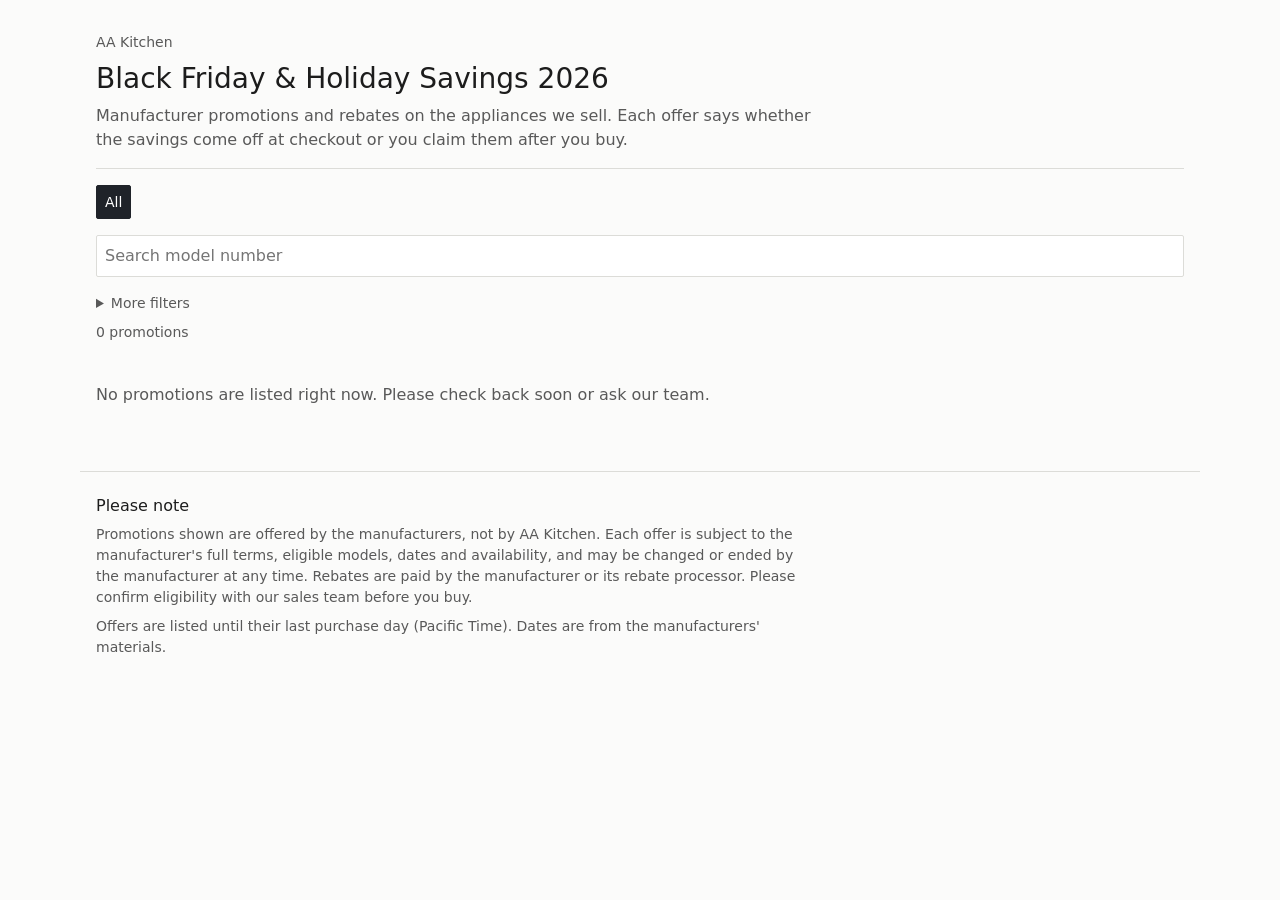
==== site/index.html @ cfd79342 "Rounds 1–2: data pipeline, promotions page and final visual design Data pipeline: the workspace (One" ====
<!doctype html>
<html lang="en">
<head>
  <meta charset="utf-8">
  <meta name="viewport" content="width=device-width, initial-scale=1">
  <title>Promotions &amp; Rebates | AA Kitchen</title>
  <meta name="description" content="Current manufacturer promotions and rebates on appliances at AA Kitchen, San Francisco.">
  <meta name="color-scheme" content="light dark">
  <link rel="stylesheet" href="styles.css">
</head>
<body>
  <header class="page-head wrap">
    <p class="store">AA Kitchen</p>
    <div class="head-row">
      <h1 id="campaign">Promotions &amp; Rebates</h1>
      <p class="updated" id="updated"></p>
    </div>
    <p class="intro">Manufacturer promotions and rebates on the appliances we sell. Each offer says whether the savings come off at checkout or you claim them after you buy.</p>
  </header>

  <main class="wrap">
    <nav class="brands" id="brands" aria-label="Brands">
      <div class="brand-grid" id="brand-grid"></div>
      <p class="brand-chosen"><button type="button" id="brand-clear" aria-label="Show all brands"></button></p>
    </nav>

    <form class="filters" role="search" aria-label="Find a promotion" onsubmit="return false">
      <label class="f-search">
        <span class="visually-hidden">Search by model number</span>
        <input id="q" type="search" inputmode="search" autocomplete="off" spellcheck="false" placeholder="Search model number">
      </label>
      <details class="more-filters" id="more-filters">
        <summary id="more-summary">More filters</summary>
        <div class="more-body">
          <label class="f-select">
            <span>Product</span>
            <select id="category"><option value="">All products</option></select>
          </label>
          <label class="f-select">
            <span>How you get it</span>
            <select id="how">
              <option value="">Any way</option>
              <option value="instant">At checkout or with your order</option>
              <option value="claim">You claim it after purchase</option>
            </select>
          </label>
          <label class="f-check"><input id="soon" type="checkbox"> Ending soon</label>
        </div>
      </details>
    </form>
    <p class="count" id="count" aria-live="polite"></p>
    <p class="hint" id="hint" hidden>Some offers cover every model of a brand (for example JennAir) and are not listed model by model. Use the brand buttons to see them.</p>

    <div id="list" class="list"></div>
    <p id="empty" class="empty" hidden></p>
  </main>

  <footer class="page-foot wrap">
    <h2>Please note</h2>
    <p id="disclaimer">Promotions shown are offered by the manufacturers, not by AA Kitchen. Each offer is subject to the manufacturer's full terms, eligible models, dates and availability, and may be changed or ended by the manufacturer at any time. Rebates are paid by the manufacturer or its rebate processor. Please confirm eligibility with our sales team before you buy.</p>
    <p>Offers are listed until their last purchase day (Pacific Time). Dates are from the manufacturers' materials.</p>
  </footer>

  <template id="item-tpl">
    <article class="item">
      <div class="item-grid">
        <div class="col-amount">
          <p class="amount"></p>
          <p class="tag" hidden>Ending soon</p>
        </div>
        <div class="col-main">
          <h3 class="title"></h3>
          <p class="summary"></p>
          <p class="meta"></p>
          <p class="actions">
            <button type="button" class="toggle" aria-expanded="false">Details</button>
            <span class="downloads"></span>
          </p>
          <div class="details" hidden>
            <dl class="rows tiers"></dl>
            <dl class="rows dates"></dl>
            <section class="block how">
              <h4>How to claim</h4>
              <ol class="steps"></ol>
              <p class="claim-link"></p>
              <dl class="rows claim-facts"></dl>
            </section>
            <section class="block conds">
              <h4>Conditions</h4>
              <ul class="conditions"></ul>
            </section>
            <details class="translation">
              <summary></summary>
              <ul class="translation-lines"></ul>
            </details>
            <details class="models">
              <summary></summary>
              <div class="model-groups"></div>
            </details>
          </div>
        </div>
      </div>
    </article>
  </template>

  <script src="app.js"></script>
</body>
</html>
---- site/styles.css ----
/* One font, four sizes (28 / 20 / 16 / 14), 8px spacing steps, radius 2px on controls only.
   Bold only on brand names and amounts. Two functional colors: --instant and --claim. */
:root {
  --bg: #fbfbfa;
  --ink: #1c1c1c;
  --muted: #595959;
  --line: #dcdcd8;
  --accent: #1f2329;          /* near-black ink until the company color is set */
  --on-accent: #ffffff;
  --instant: #1d6b3a;
  --claim: #1f4f8f;
  --control-bg: #ffffff;
  --amount-col: 176px;
  --label-col: 144px;
  color-scheme: light dark;
}
@media (prefers-color-scheme: dark) {
  :root {
    --bg: #141414;
    --ink: #ececea;
    --muted: #a8a8a4;
    --line: #333331;
    --accent: #f2f2ef;
    --on-accent: #141414;
    --instant: #7fd39b;
    --claim: #9cc3f5;
    --control-bg: #1c1c1c;
  }
}

* { box-sizing: border-box; }
html { -webkit-text-size-adjust: 100%; }
body {
  margin: 0;
  background: var(--bg);
  color: var(--ink);
  font: 400 16px/1.5 system-ui, -apple-system, "Segoe UI", Roboto, "Helvetica Neue", Arial, sans-serif;
  font-variant-numeric: tabular-nums;
}
h1, h2, h3, h4, h5 { margin: 0; font-weight: 400; line-height: 1.25; }
p, ul, ol, dl, dd { margin: 0; }
button, input, select { font: inherit; color: inherit; }
a { color: var(--accent); text-underline-offset: 2px; }
a:hover { text-decoration-thickness: 2px; }
:focus-visible { outline: 2px solid var(--accent); outline-offset: 2px; }
.wrap { max-width: 1120px; margin: 0 auto; padding: 0 16px; }
.visually-hidden { position: absolute; width: 1px; height: 1px; overflow: hidden; clip: rect(0 0 0 0); white-space: nowrap; }

/* Header */
.page-head { padding-top: 32px; padding-bottom: 16px; }
.store { font-size: 14px; color: var(--muted); }
.head-row { display: flex; flex-wrap: wrap; align-items: baseline; justify-content: space-between; gap: 8px 24px; margin-top: 8px; }
h1 { font-size: 28px; }
.updated { font-size: 14px; color: var(--muted); }
.intro { margin-top: 8px; max-width: 720px; color: var(--muted); }

/* Brand buttons: a wrapping row on desktop, a 3-column grid on phones. */
.brands { border-top: 1px solid var(--line); padding-top: 16px; }
.brand-grid { display: flex; flex-wrap: wrap; gap: 8px; }
.brand-btn, #brand-clear {
  font-size: 14px; line-height: 32px; padding: 0 8px; text-align: left;
  background: transparent; border: 1px solid var(--line); border-radius: 2px; cursor: pointer;
}
.brand-btn[aria-pressed="true"] { background: var(--accent); border-color: var(--accent); color: var(--on-accent); }
.brand-chosen { display: none; }
#brand-clear { background: var(--accent); border-color: var(--accent); color: var(--on-accent); }
@media (max-width: 719px) {
  .brand-grid { display: grid; grid-template-columns: repeat(3, minmax(0, 1fr)); }
  .brand-btn { line-height: 1.5; padding: 8px; white-space: nowrap; overflow: hidden; text-overflow: ellipsis; }
  .brands.has-choice .brand-grid { display: none; }
  .brands.has-choice .brand-chosen { display: block; }
}

/* Search and the collapsed extra filters */
.filters { padding: 16px 0 8px; display: grid; gap: 8px; }
.filters input[type="search"], .filters select {
  width: 100%; background: var(--control-bg);
  border: 1px solid var(--line); border-radius: 2px; padding: 8px;
}
.more-filters summary { cursor: pointer; font-size: 14px; color: var(--muted); padding: 8px 0 0; }
.more-body { display: grid; gap: 8px; padding-top: 8px; }
.f-select { display: grid; gap: 0; font-size: 14px; color: var(--muted); }
.f-select select { font-size: 16px; color: var(--ink); }
.f-check { display: flex; align-items: center; gap: 8px; }
.f-check input { width: 16px; height: 16px; margin: 0; accent-color: var(--accent); }
@media (min-width: 720px) {
  .filters { grid-template-columns: minmax(0, 1fr); }
  .more-body { grid-template-columns: repeat(2, minmax(0, 240px)) auto; align-items: end; }
}
.count { font-size: 14px; color: var(--muted); padding-bottom: 8px; }
.hint { font-size: 14px; color: var(--muted); padding-bottom: 8px; }

/* Brand groups */
.group { border-top: 1px solid var(--ink); }
.brand { font-size: 20px; font-weight: 700; padding: 16px 0 8px; }
.xref { font-size: 14px; color: var(--muted); padding: 0 0 16px; }

/* One promotion: summary rows, details on request */
.item { border-top: 1px solid var(--line); padding: 24px 0; }
.brand + .item { border-top: 0; padding-top: 8px; }
.item-grid { display: grid; grid-template-columns: 1fr; gap: 8px; }
.col-amount { display: flex; flex-wrap: wrap; align-items: baseline; gap: 8px 16px; }
.amount { font-size: 20px; font-weight: 700; line-height: 1.25; }
.tag { font-size: 14px; line-height: 1.5; color: var(--accent); border: 1px solid var(--accent); border-radius: 2px; padding: 0 8px; }
.col-main { min-width: 0; display: grid; gap: 8px; }
.col-main > * { min-width: 0; }
.title { font-size: 20px; }
.summary { color: var(--muted); max-width: 720px; }
.meta { display: flex; flex-wrap: wrap; column-gap: 8px; }
.meta > span + span::before { content: "·"; margin-right: 8px; color: var(--muted); }
.how-get.instant { color: var(--instant); }
.how-get.claim { color: var(--claim); }
.actions { display: flex; flex-wrap: wrap; align-items: baseline; gap: 8px 24px; }
.toggle { background: none; border: 0; padding: 0; cursor: pointer; text-decoration: underline; text-underline-offset: 2px; color: var(--accent); }
.toggle::after { content: " \25B8"; font-size: 14px; }
.toggle[aria-expanded="true"]::after { content: " \25BE"; }
.downloads { display: inline-flex; flex-wrap: wrap; gap: 8px 24px; }
.downloads a::before { content: "\2193\00a0"; font-size: 14px; }
.details { display: grid; gap: 16px; padding-top: 8px; }
.details[hidden] { display: none; }

@media (min-width: 720px) {
  .item-grid { grid-template-columns: var(--amount-col) minmax(0, 1fr); gap: 0 32px; }
  .col-amount { display: block; }
  .col-amount .tag { display: inline-block; margin-top: 8px; }
  .col-main { max-width: 760px; }
  /* Inside Details, tiers, dates and claim facts share one value edge. */
  .details .rows, .details .tiers { grid-template-columns: 288px minmax(0, 1fr); max-width: none; }
}

/* Label/value rows: tiers, other dates, claim facts. Labels in a fixed column so values line up. */
.rows { display: grid; grid-template-columns: var(--label-col) minmax(0, 1fr); gap: 0 16px; }
.rows:empty { display: none; }
.rows dt { color: var(--muted); }
.rows dd { min-width: 0; }
.tiers { grid-template-columns: minmax(0, 1fr) minmax(0, 1fr); max-width: 560px; gap: 8px 16px; }
.tiers dt { color: var(--ink); }

.block h4 { font-size: 14px; color: var(--muted); margin-bottom: 8px; }
.steps, .conditions, .translation-lines { padding-left: 24px; }
.steps li + li, .conditions li + li, .translation-lines li + li { margin-top: 8px; }
.how .note { margin-bottom: 8px; }
.claim-link { margin-top: 8px; }
.claim-link:empty { display: none; }
.claim-link a + a { margin-left: 16px; }
.claim-facts { margin-top: 8px; font-size: 14px; }
.ext::after { content: " \2197"; font-size: 14px; }

details summary { cursor: pointer; }
.translation-lines { margin-top: 8px; font-size: 14px; color: var(--muted); }
.models .note { margin-top: 8px; font-size: 14px; color: var(--muted); }
.model-group { margin-top: 16px; }
.model-group h5 { margin: 0 0 8px; font-size: 14px; color: var(--muted); }
.model-list { list-style: none; margin: 0; padding: 0; display: grid; grid-template-columns: repeat(auto-fill, minmax(152px, 1fr)); gap: 0 16px; font-size: 14px; }
.model-list li { overflow-wrap: anywhere; }
.model-list li.hit { text-decoration: underline; text-decoration-thickness: 2px; text-underline-offset: 3px; }
.model-list .amt { color: var(--muted); margin-left: 8px; }

.empty { color: var(--muted); padding: 32px 0; }

/* Footer */
.page-foot { border-top: 1px solid var(--line); margin-top: 32px; padding-top: 24px; padding-bottom: 48px; }
.page-foot h2 { font-size: 16px; margin-bottom: 8px; }
.page-foot p { max-width: 720px; color: var(--muted); font-size: 14px; }
.page-foot p + p { margin-top: 8px; }
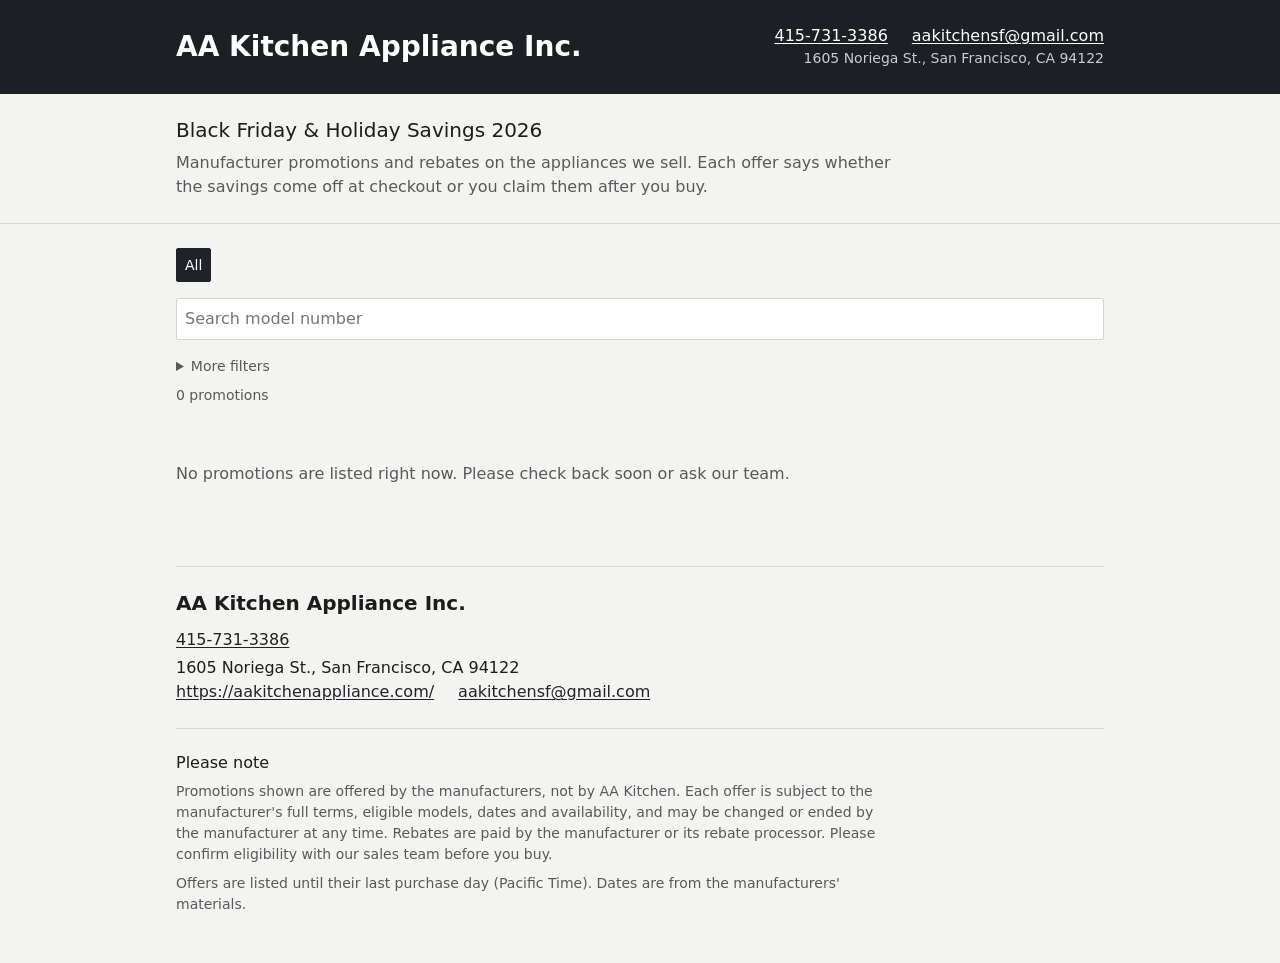
==== commit 35ba6a2a: "Style round and store contact info (version A) - Page: near-black header band with the store name, p" ====
--- a/site/index.html
+++ b/site/index.html
@@ -9,13 +9,19 @@
   <link rel="stylesheet" href="styles.css">
 </head>
 <body>
-  <header class="page-head wrap">
-    <p class="store">AA Kitchen</p>
-    <div class="head-row">
-      <h1 id="campaign">Promotions &amp; Rebates</h1>
-      <p class="updated" id="updated"></p>
+  <header class="site-head">
+    <div class="head-band">
+      <div class="wrap"><!--contact--><div class="contact"><p class="store-name">AA Kitchen Appliance Inc.</p><div class="contact-lines"><p class="reach"><a class="tel" href="tel:415-731-3386">415-731-3386</a><a class="mail" href="mailto:aakitchensf@gmail.com">aakitchensf@gmail.com</a></p><p class="addr">1605 Noriega St., San Francisco, CA 94122</p></div></div><!--/contact--></div>
     </div>
-    <p class="intro">Manufacturer promotions and rebates on the appliances we sell. Each offer says whether the savings come off at checkout or you claim them after you buy.</p>
+    <div class="head-intro">
+      <div class="wrap">
+        <div class="head-row">
+          <h1 id="campaign">Promotions &amp; Rebates</h1>
+          <p class="updated" id="updated"></p>
+        </div>
+        <p class="intro">Manufacturer promotions and rebates on the appliances we sell. Each offer says whether the savings come off at checkout or you claim them after you buy.</p>
+      </div>
+    </div>
   </header>
 
   <main class="wrap">
@@ -56,7 +62,8 @@
   </main>
 
   <footer class="page-foot wrap">
-    <h2>Please note</h2>
+    <!--contact--><section class="foot-contact" aria-label="Contact"><h2 class="store-name">AA Kitchen Appliance Inc.</h2><p class="phone"><a class="tel" href="tel:415-731-3386">415-731-3386</a></p><p class="addr">1605 Noriega St., San Francisco, CA 94122</p><p class="links"><a href="https://aakitchenappliance.com/">https://aakitchenappliance.com/</a><a href="mailto:aakitchensf@gmail.com">aakitchensf@gmail.com</a></p></section><!--/contact-->
+    <h2 class="note-head">Please note</h2>
     <p id="disclaimer">Promotions shown are offered by the manufacturers, not by AA Kitchen. Each offer is subject to the manufacturer's full terms, eligible models, dates and availability, and may be changed or ended by the manufacturer at any time. Rebates are paid by the manufacturer or its rebate processor. Please confirm eligibility with our sales team before you buy.</p>
     <p>Offers are listed until their last purchase day (Pacific Time). Dates are from the manufacturers' materials.</p>
   </footer>
--- a/site/styles.css
+++ b/site/styles.css
@@ -1,30 +1,48 @@
-/* One font, four sizes (28 / 20 / 16 / 14), 8px spacing steps, radius 2px on controls only.
-   Bold only on brand names and amounts. Two functional colors: --instant and --claim. */
+/* Version A (D-26): near-black header band with the store name; brand bars; one white block per promotion.
+   One font, sizes 28 / 20 / 16 / 14, 8px spacing steps, radius 2px on controls only.
+   Allowed: a very light page background, white blocks with 1px borders, the accent color on amounts.
+   Not allowed: gradients, large shadows, pill tags, emoji, marketing copy.
+   Two functional colors: --instant and --claim. --amount is the accent for amounts only.
+   All text colors reach WCAG AA (4.5:1) in light and dark mode. */
 :root {
-  --bg: #fbfbfa;
+  --page: #f3f3f1;            /* very light grey page */
+  --surface: #ffffff;         /* promotion blocks */
   --ink: #1c1c1c;
   --muted: #595959;
-  --line: #dcdcd8;
-  --accent: #1f2329;          /* near-black ink until the company color is set */
+  --line: #d6d6d2;
+  --bar: #e4e4e0;             /* brand bars */
+  --accent: #1f2329;          /* controls: picked brand button, links, focus */
   --on-accent: #ffffff;
+  --amount: #8c1c22;          /* deep red: amounts only (9.1:1 on white) */
   --instant: #1d6b3a;
   --claim: #1f4f8f;
+  --head-bg: #1c1f24;         /* header band */
+  --head-ink: #ffffff;
+  --head-muted: #c9ccd1;
+  --head-line: #1c1f24;
   --control-bg: #ffffff;
-  --amount-col: 176px;
+  --amount-col: 192px;        /* "Up to $5,368" at 28px bold fits on one line */
   --label-col: 144px;
   color-scheme: light dark;
 }
 @media (prefers-color-scheme: dark) {
   :root {
-    --bg: #141414;
+    --page: #121212;
+    --surface: #1d1d1c;
     --ink: #ececea;
-    --muted: #a8a8a4;
-    --line: #333331;
+    --muted: #a8a8a4;         /* 7.1:1 on surface */
+    --line: #3a3a37;
+    --bar: #2b2b29;
     --accent: #f2f2ef;
     --on-accent: #141414;
+    --amount: #f4847e;        /* lighter red for dark mode: 6.8:1 on surface */
     --instant: #7fd39b;
     --claim: #9cc3f5;
-    --control-bg: #1c1c1c;
+    --head-bg: #000000;
+    --head-ink: #ffffff;
+    --head-muted: #b4b7bc;
+    --head-line: #3a3a37;     /* the band needs an edge against the dark page */
+    --control-bg: #1d1d1c;
   }
 }
 
@@ -32,7 +50,7 @@
 html { -webkit-text-size-adjust: 100%; }
 body {
   margin: 0;
-  background: var(--bg);
+  background: var(--page);
   color: var(--ink);
   font: 400 16px/1.5 system-ui, -apple-system, "Segoe UI", Roboto, "Helvetica Neue", Arial, sans-serif;
   font-variant-numeric: tabular-nums;
@@ -43,28 +61,48 @@
 a { color: var(--accent); text-underline-offset: 2px; }
 a:hover { text-decoration-thickness: 2px; }
 :focus-visible { outline: 2px solid var(--accent); outline-offset: 2px; }
-.wrap { max-width: 1120px; margin: 0 auto; padding: 0 16px; }
+.wrap { max-width: 960px; margin: 0 auto; padding: 0 16px; }
 .visually-hidden { position: absolute; width: 1px; height: 1px; overflow: hidden; clip: rect(0 0 0 0); white-space: nowrap; }
 
-/* Header */
-.page-head { padding-top: 32px; padding-bottom: 16px; }
-.store { font-size: 14px; color: var(--muted); }
-.head-row { display: flex; flex-wrap: wrap; align-items: baseline; justify-content: space-between; gap: 8px 24px; margin-top: 8px; }
-h1 { font-size: 28px; }
+/* Header: a near-black band with the store name and contact; the campaign and intro just below it. */
+.head-band { padding: 24px 0; background: var(--head-bg); color: var(--head-ink); border-bottom: 1px solid var(--head-line); }
+.head-band a { color: var(--head-ink); }
+.head-band .addr { color: var(--head-muted); }
+.contact { display: flex; flex-wrap: wrap; align-items: center; justify-content: space-between; gap: 8px 32px; }
+.store-name { font-size: 28px; font-weight: 700; line-height: 1.25; }
+/* Phone and email side by side, same size and weight; address one size smaller below. */
+.contact-lines { display: grid; justify-items: end; gap: 0; }
+.reach { display: flex; flex-wrap: wrap; gap: 0 24px; }
+.reach a { font-size: 16px; font-weight: 400; white-space: nowrap; }
+.contact-lines .addr { font-size: 14px; }
+.head-intro { padding: 24px 0; border-bottom: 1px solid var(--line); }
+.head-row { display: flex; flex-wrap: wrap; align-items: baseline; justify-content: space-between; gap: 8px 24px; }
+h1 { font-size: 20px; }
 .updated { font-size: 14px; color: var(--muted); }
 .intro { margin-top: 8px; max-width: 720px; color: var(--muted); }
+@media (max-width: 719px) {
+  .head-band { padding: 16px 0; }
+  .contact { display: block; }
+  .contact-lines { justify-items: start; margin-top: 8px; }
+  /* Phone and email each on their own line: 48px tap targets, 8px apart, same size, never wrapped. */
+  .reach { display: grid; justify-items: start; gap: 8px; }
+  .reach a { display: inline-block; font-size: 20px; line-height: 48px; }
+  .contact-lines .addr { margin-top: 8px; }
+  .head-intro { padding: 16px 0; }
+}
 
 /* Brand buttons: a wrapping row on desktop, a 3-column grid on phones. */
-.brands { border-top: 1px solid var(--line); padding-top: 16px; }
+.brands { padding-top: 24px; }
 .brand-grid { display: flex; flex-wrap: wrap; gap: 8px; }
 .brand-btn, #brand-clear {
   font-size: 14px; line-height: 32px; padding: 0 8px; text-align: left;
-  background: transparent; border: 1px solid var(--line); border-radius: 2px; cursor: pointer;
+  background: var(--surface); border: 1px solid var(--line); border-radius: 2px; cursor: pointer;
 }
 .brand-btn[aria-pressed="true"] { background: var(--accent); border-color: var(--accent); color: var(--on-accent); }
 .brand-chosen { display: none; }
 #brand-clear { background: var(--accent); border-color: var(--accent); color: var(--on-accent); }
 @media (max-width: 719px) {
+  .brands { padding-top: 16px; }
   .brand-grid { display: grid; grid-template-columns: repeat(3, minmax(0, 1fr)); }
   .brand-btn { line-height: 1.5; padding: 8px; white-space: nowrap; overflow: hidden; text-overflow: ellipsis; }
   .brands.has-choice .brand-grid { display: none; }
@@ -84,24 +122,32 @@
 .f-check { display: flex; align-items: center; gap: 8px; }
 .f-check input { width: 16px; height: 16px; margin: 0; accent-color: var(--accent); }
 @media (min-width: 720px) {
-  .filters { grid-template-columns: minmax(0, 1fr); }
   .more-body { grid-template-columns: repeat(2, minmax(0, 240px)) auto; align-items: end; }
 }
 .count { font-size: 14px; color: var(--muted); padding-bottom: 8px; }
 .hint { font-size: 14px; color: var(--muted); padding-bottom: 8px; }
 
-/* Brand groups */
-.group { border-top: 1px solid var(--ink); }
-.brand { font-size: 20px; font-weight: 700; padding: 16px 0 8px; }
-.xref { font-size: 14px; color: var(--muted); padding: 0 0 16px; }
+/* Brand groups: a full-width bar, then one white block per promotion.
+   16px between blocks in a group, 48px between groups. */
+.list { display: grid; gap: 48px; padding-top: 16px; }
+.group { display: grid; gap: 16px; }
+.group[hidden] { display: none; }
+.brand { font-size: 20px; font-weight: 700; background: var(--bar); padding: 8px 16px; }
+.xref, .item { background: var(--surface); border: 1px solid var(--line); }
+.xref { font-size: 14px; color: var(--muted); padding: 16px 24px; }
+.item { padding: 24px; }
+.item[hidden], .xref[hidden] { display: none; }
+@media (max-width: 719px) {
+  .list { gap: 32px; }
+  .xref { padding: 16px; }
+  .item { padding: 16px; }
+}
 
 /* One promotion: summary rows, details on request */
-.item { border-top: 1px solid var(--line); padding: 24px 0; }
-.brand + .item { border-top: 0; padding-top: 8px; }
 .item-grid { display: grid; grid-template-columns: 1fr; gap: 8px; }
 .col-amount { display: flex; flex-wrap: wrap; align-items: baseline; gap: 8px 16px; }
-.amount { font-size: 20px; font-weight: 700; line-height: 1.25; }
-.tag { font-size: 14px; line-height: 1.5; color: var(--accent); border: 1px solid var(--accent); border-radius: 2px; padding: 0 8px; }
+.amount { font-size: 28px; font-weight: 700; line-height: 1.25; color: var(--amount); }
+.tag { font-size: 14px; line-height: 1.5; color: var(--ink); border: 1px solid var(--ink); border-radius: 2px; padding: 0 8px; }
 .col-main { min-width: 0; display: grid; gap: 8px; }
 .col-main > * { min-width: 0; }
 .title { font-size: 20px; }
@@ -120,10 +166,9 @@
 .details[hidden] { display: none; }
 
 @media (min-width: 720px) {
-  .item-grid { grid-template-columns: var(--amount-col) minmax(0, 1fr); gap: 0 32px; }
+  .item-grid { grid-template-columns: var(--amount-col) minmax(0, 1fr); gap: 0 24px; }
   .col-amount { display: block; }
   .col-amount .tag { display: inline-block; margin-top: 8px; }
-  .col-main { max-width: 760px; }
   /* Inside Details, tiers, dates and claim facts share one value edge. */
   .details .rows, .details .tiers { grid-template-columns: 288px minmax(0, 1fr); max-width: none; }
 }
@@ -158,8 +203,16 @@
 
 .empty { color: var(--muted); padding: 32px 0; }
 
-/* Footer */
-.page-foot { border-top: 1px solid var(--line); margin-top: 32px; padding-top: 24px; padding-bottom: 48px; }
-.page-foot h2 { font-size: 16px; margin-bottom: 8px; }
-.page-foot p { max-width: 720px; color: var(--muted); font-size: 14px; }
-.page-foot p + p { margin-top: 8px; }
+/* Footer: contact again (with the website), then the disclaimer. */
+.page-foot { margin-top: 48px; padding-bottom: 48px; }
+.foot-contact { display: grid; gap: 0; padding: 24px 0; margin-bottom: 24px; border-top: 1px solid var(--line); border-bottom: 1px solid var(--line); }
+.foot-contact .store-name { font-size: 20px; margin-bottom: 8px; }
+.foot-contact .tel { display: inline-block; line-height: 32px; }
+.foot-contact .links { display: flex; flex-wrap: wrap; gap: 0 24px; }
+.page-foot .note-head { font-size: 16px; margin-bottom: 8px; }
+.page-foot > p { max-width: 720px; color: var(--muted); font-size: 14px; }
+.page-foot > p + p { margin-top: 8px; }
+@media (max-width: 719px) {
+  .foot-contact .tel { font-size: 20px; line-height: 48px; }
+}
+
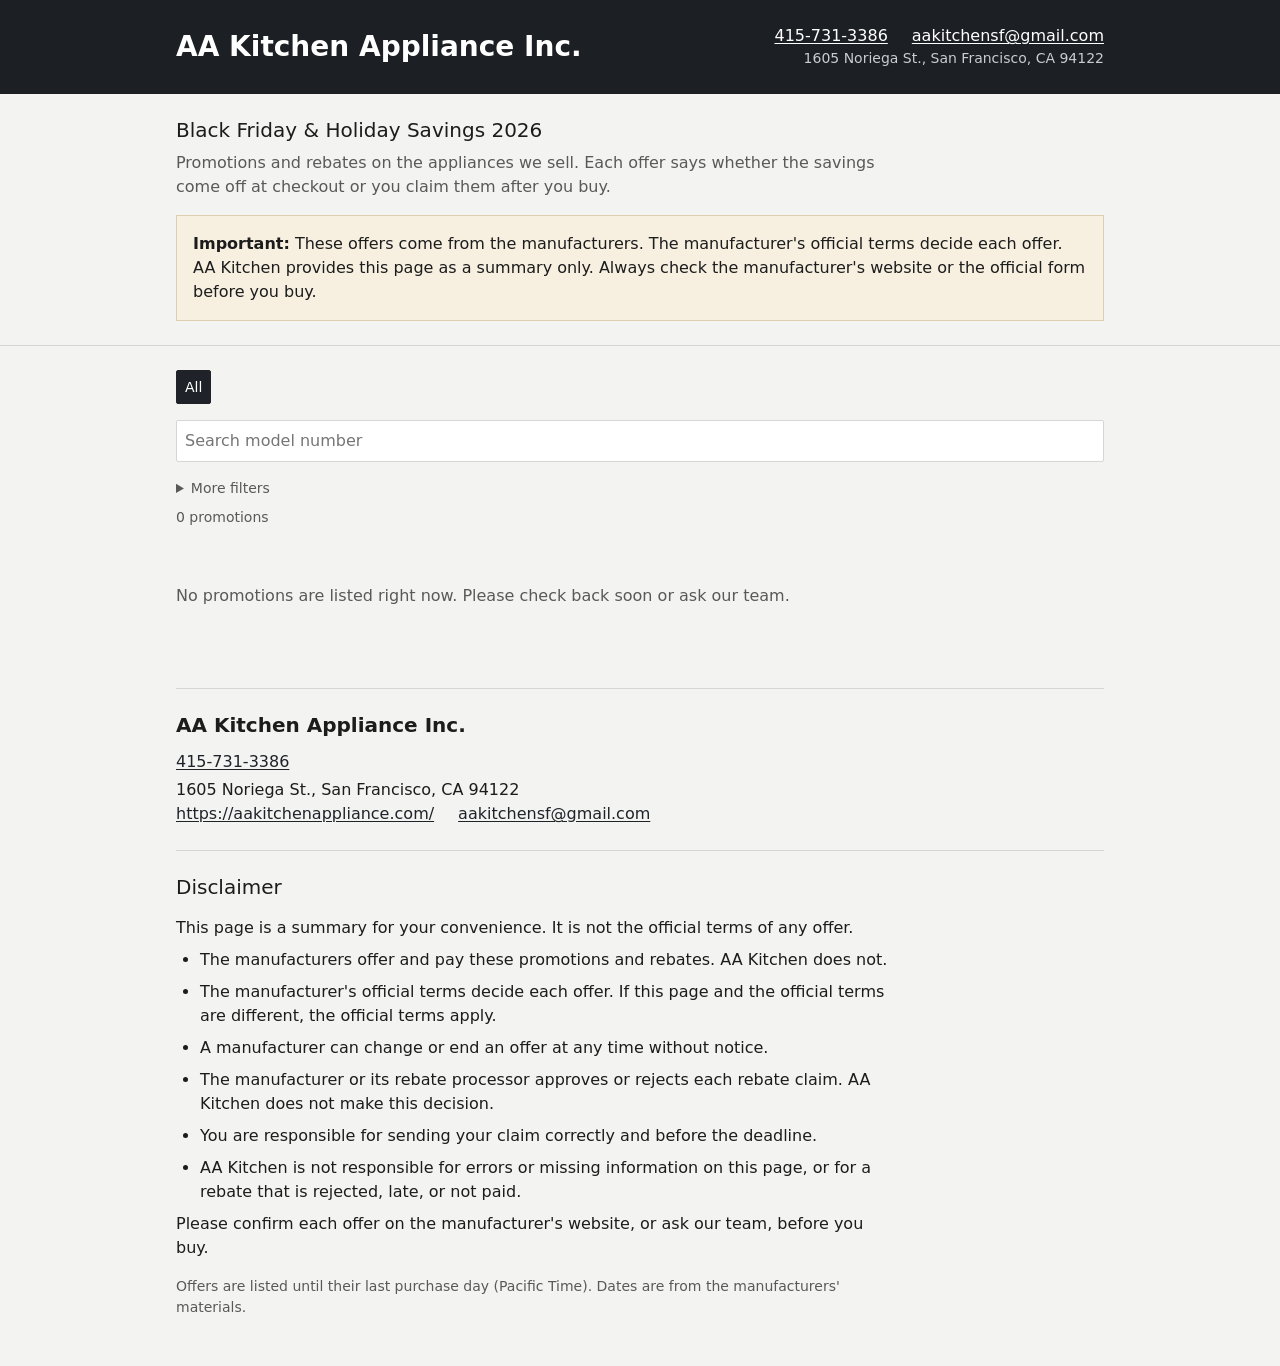
==== commit 54a07fb6: "Header notice and final disclaimer (D-29) - "Important:" notice under the campaign name and intro, a" ====
--- a/site/index.html
+++ b/site/index.html
@@ -19,7 +19,8 @@
           <h1 id="campaign">Promotions &amp; Rebates</h1>
           <p class="updated" id="updated"></p>
         </div>
-        <p class="intro">Manufacturer promotions and rebates on the appliances we sell. Each offer says whether the savings come off at checkout or you claim them after you buy.</p>
+        <p class="intro">Promotions and rebates on the appliances we sell. Each offer says whether the savings come off at checkout or you claim them after you buy.</p>
+        <p class="notice" id="notice"><strong>Important:</strong> These offers come from the manufacturers. The manufacturer's official terms decide each offer. AA Kitchen provides this page as a summary only. Always check the manufacturer's website or the official form before you buy.</p>
       </div>
     </div>
   </header>
@@ -63,9 +64,8 @@
 
   <footer class="page-foot wrap">
     <!--contact--><section class="foot-contact" aria-label="Contact"><h2 class="store-name">AA Kitchen Appliance Inc.</h2><p class="phone"><a class="tel" href="tel:415-731-3386">415-731-3386</a></p><p class="addr">1605 Noriega St., San Francisco, CA 94122</p><p class="links"><a href="https://aakitchenappliance.com/">https://aakitchenappliance.com/</a><a href="mailto:aakitchensf@gmail.com">aakitchensf@gmail.com</a></p></section><!--/contact-->
-    <h2 class="note-head">Please note</h2>
-    <p id="disclaimer">Promotions shown are offered by the manufacturers, not by AA Kitchen. Each offer is subject to the manufacturer's full terms, eligible models, dates and availability, and may be changed or ended by the manufacturer at any time. Rebates are paid by the manufacturer or its rebate processor. Please confirm eligibility with our sales team before you buy.</p>
-    <p>Offers are listed until their last purchase day (Pacific Time). Dates are from the manufacturers' materials.</p>
+    <section class="disclaimer" aria-labelledby="disclaimer-title"><h2 class="note-head" id="disclaimer-title">Disclaimer</h2><p>This page is a summary for your convenience. It is not the official terms of any offer.</p><ul><li>The manufacturers offer and pay these promotions and rebates. AA Kitchen does not.</li><li>The manufacturer's official terms decide each offer. If this page and the official terms are different, the official terms apply.</li><li>A manufacturer can change or end an offer at any time without notice.</li><li>The manufacturer or its rebate processor approves or rejects each rebate claim. AA Kitchen does not make this decision.</li><li>You are responsible for sending your claim correctly and before the deadline.</li><li>AA Kitchen is not responsible for errors or missing information on this page, or for a rebate that is rejected, late, or not paid.</li></ul><p>Please confirm each offer on the manufacturer's website, or ask our team, before you buy.</p></section>
+    <p class="listing-note">Offers are listed until their last purchase day (Pacific Time). Dates are from the manufacturers' materials.</p>
   </footer>
 
   <template id="item-tpl">
@@ -83,6 +83,7 @@
             <button type="button" class="toggle" aria-expanded="false">Details</button>
             <span class="downloads"></span>
           </p>
+          <p class="official-note">See the official terms for full details.</p>
           <div class="details" hidden>
             <dl class="rows tiers"></dl>
             <dl class="rows dates"></dl>
--- a/site/styles.css
+++ b/site/styles.css
@@ -20,6 +20,8 @@
   --head-ink: #ffffff;
   --head-muted: #c9ccd1;
   --head-line: #1c1f24;
+  --notice-bg: #f7f0e1;       /* header notice: light, warm, solid 1px edge */
+  --notice-line: #dccfb0;
   --control-bg: #ffffff;
   --amount-col: 192px;        /* "Up to $5,368" at 28px bold fits on one line */
   --label-col: 144px;
@@ -42,6 +44,8 @@
     --head-ink: #ffffff;
     --head-muted: #b4b7bc;
     --head-line: #3a3a37;     /* the band needs an edge against the dark page */
+    --notice-bg: #29251d;
+    --notice-line: #4d4535;
     --control-bg: #1d1d1c;
   }
 }
@@ -80,6 +84,9 @@
 h1 { font-size: 20px; }
 .updated { font-size: 14px; color: var(--muted); }
 .intro { margin-top: 8px; max-width: 720px; color: var(--muted); }
+/* Header notice: always shown in full, never collapsed. Only "Important:" is bold. */
+.notice { margin-top: 16px; padding: 16px; background: var(--notice-bg); border: 1px solid var(--notice-line); color: var(--ink); }
+.notice strong { font-weight: 700; }
 @media (max-width: 719px) {
   .head-band { padding: 16px 0; }
   .contact { display: block; }
@@ -162,6 +169,9 @@
 .toggle[aria-expanded="true"]::after { content: " \25BE"; }
 .downloads { display: inline-flex; flex-wrap: wrap; gap: 8px 24px; }
 .downloads a::before { content: "\2193\00a0"; font-size: 14px; }
+/* "See the official terms for full details." right under the download links; hidden if an item has none. */
+.official-note { font-size: 14px; color: var(--muted); margin-top: -4px; }
+.actions:has(.downloads:empty) + .official-note { display: none; }
 .details { display: grid; gap: 16px; padding-top: 8px; }
 .details[hidden] { display: none; }
 
@@ -209,9 +219,11 @@
 .foot-contact .store-name { font-size: 20px; margin-bottom: 8px; }
 .foot-contact .tel { display: inline-block; line-height: 32px; }
 .foot-contact .links { display: flex; flex-wrap: wrap; gap: 0 24px; }
-.page-foot .note-head { font-size: 16px; margin-bottom: 8px; }
-.page-foot > p { max-width: 720px; color: var(--muted); font-size: 14px; }
-.page-foot > p + p { margin-top: 8px; }
+.page-foot .note-head { font-size: 20px; margin-bottom: 8px; }
+/* Disclaimer: full ink color (not muted) so it reads as part of the page, not fine print. */
+.disclaimer { max-width: 720px; display: grid; gap: 8px; }
+.disclaimer ul { padding-left: 24px; margin: 0; display: grid; gap: 8px; }
+.listing-note { max-width: 720px; color: var(--muted); font-size: 14px; margin-top: 16px; }
 @media (max-width: 719px) {
   .foot-contact .tel { font-size: 20px; line-height: 48px; }
 }
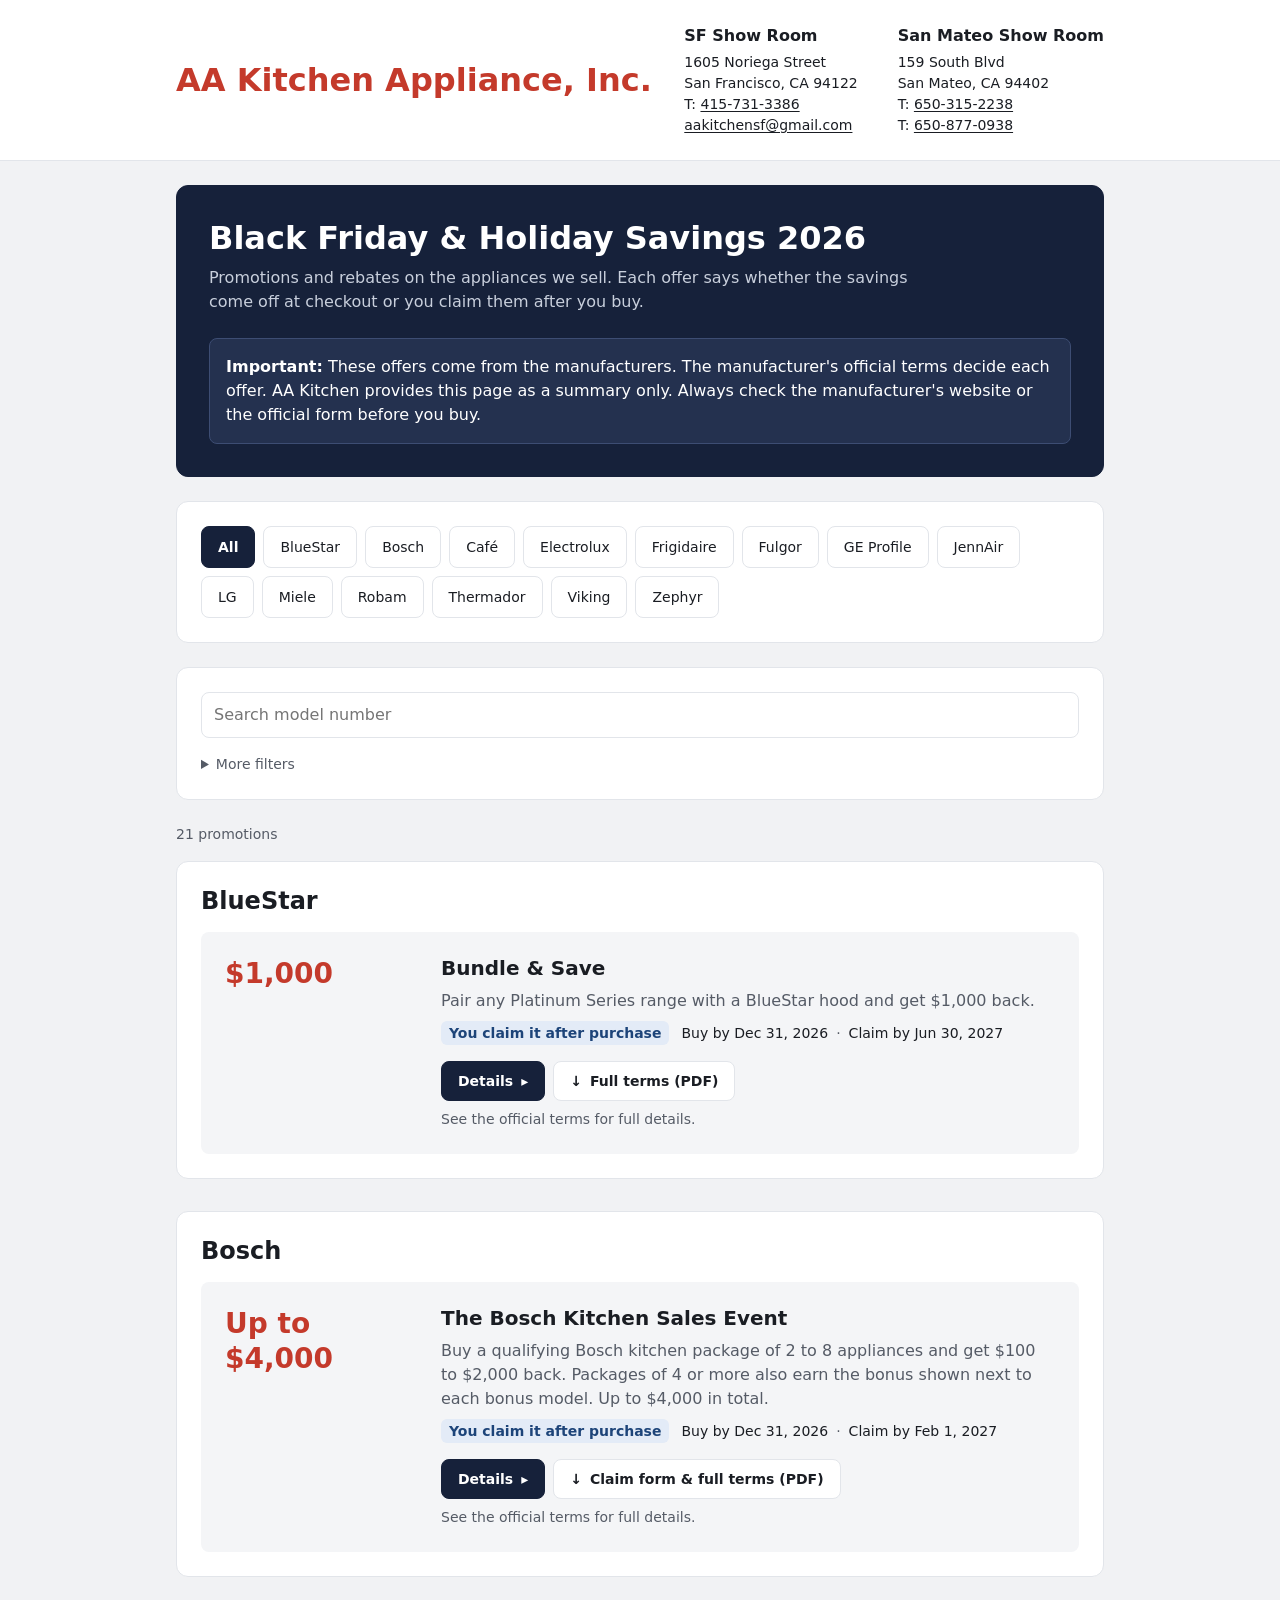
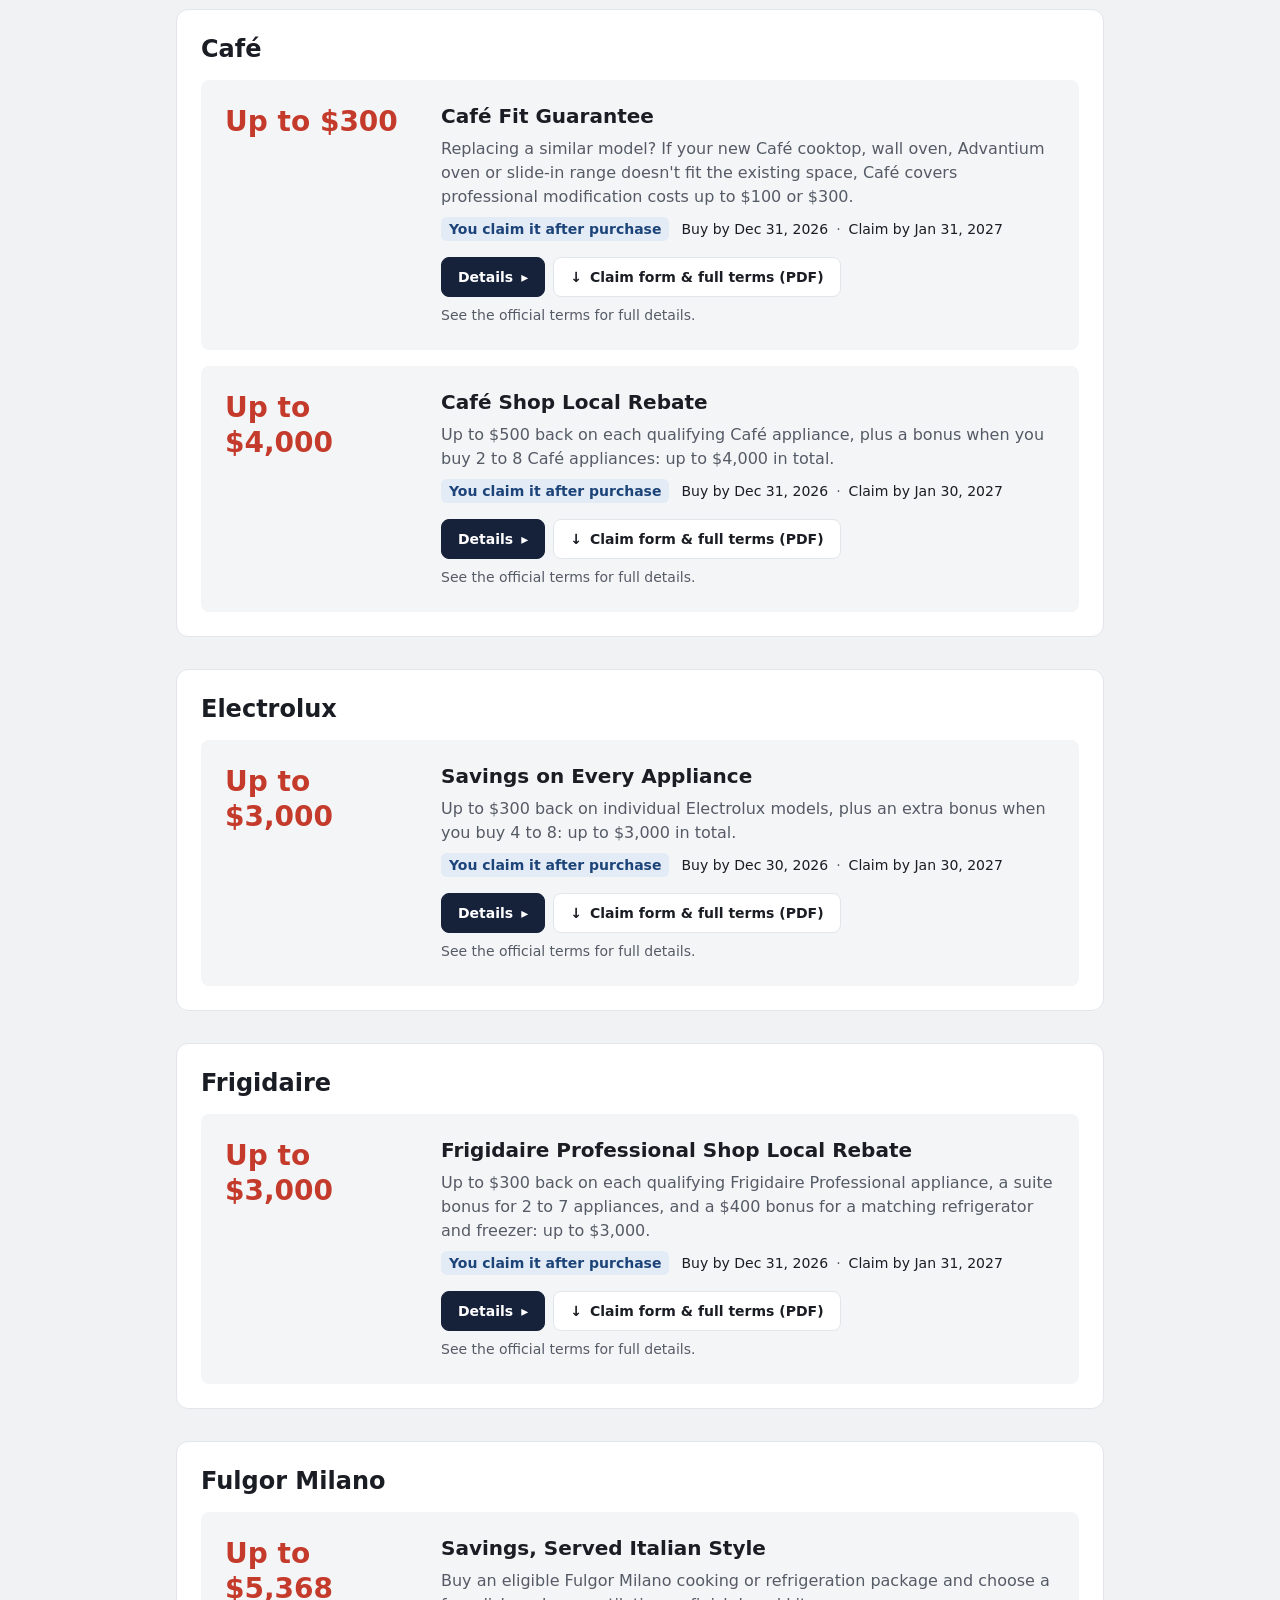
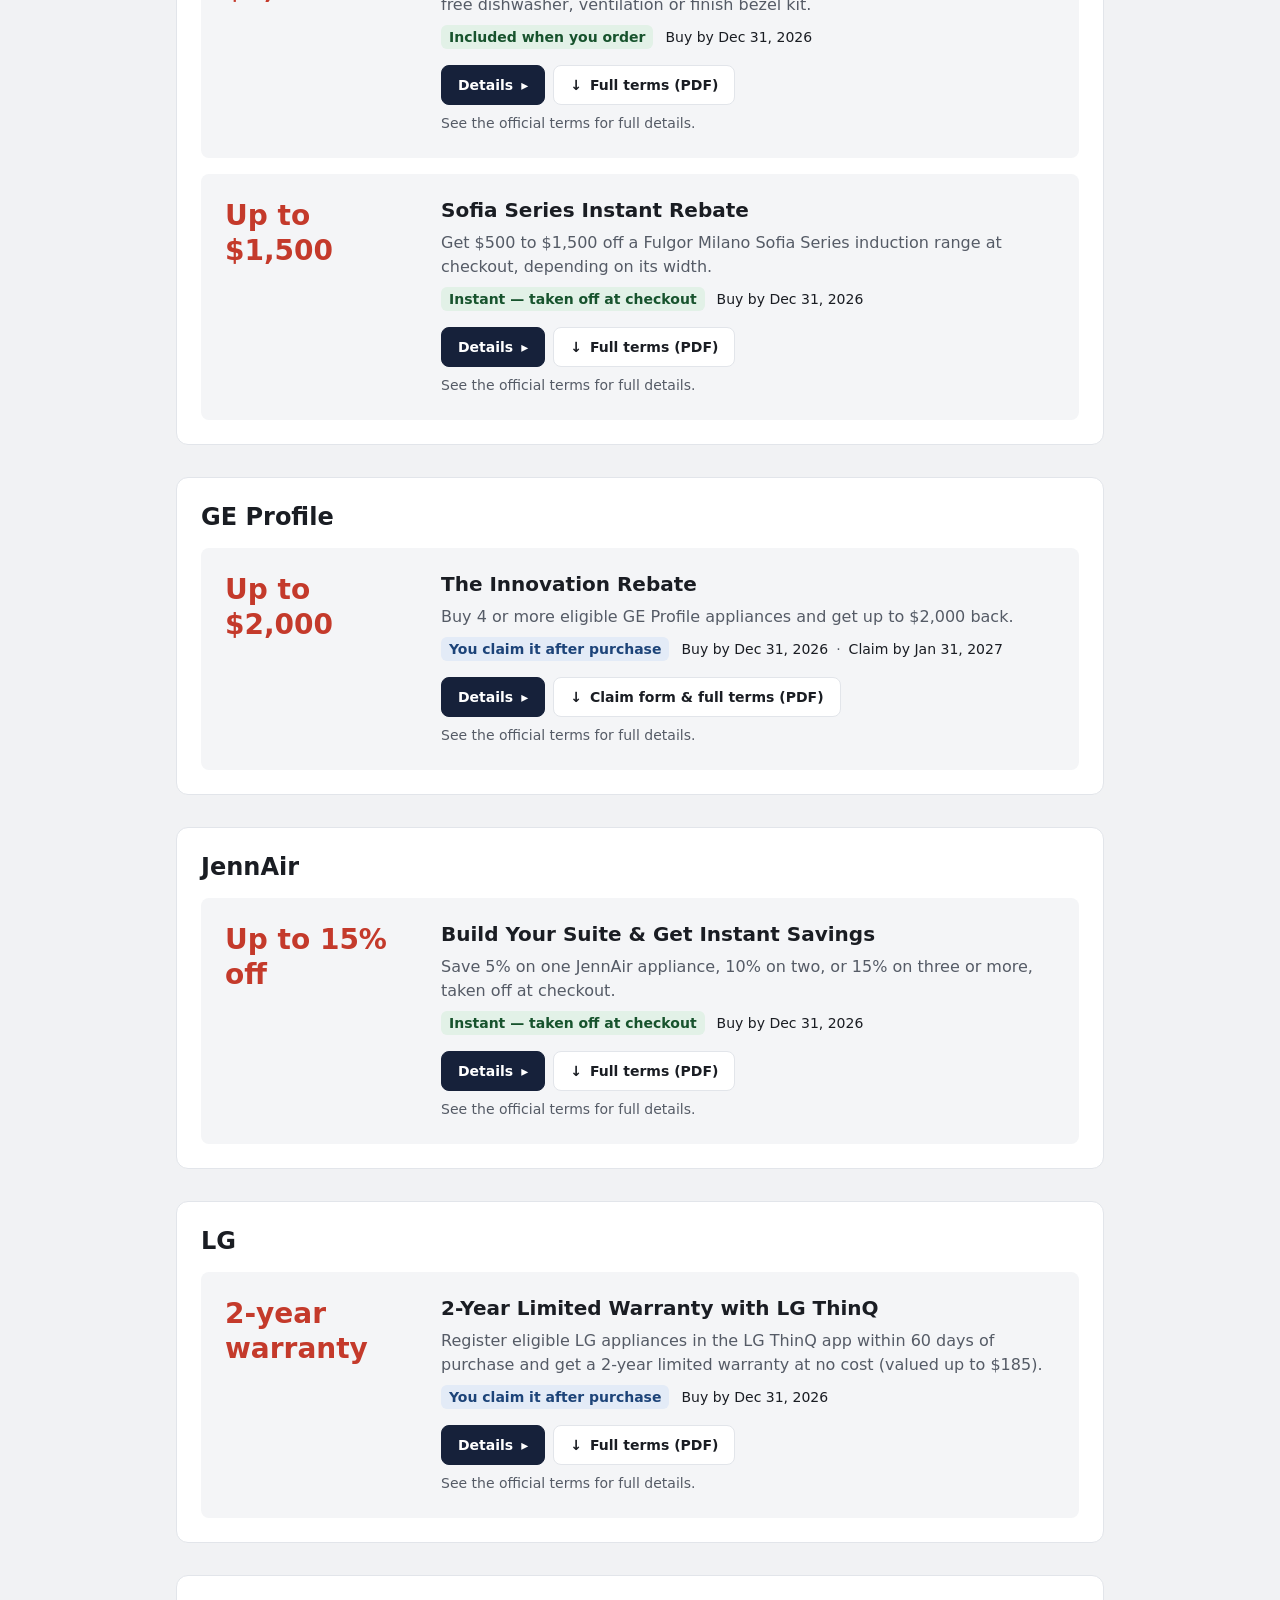
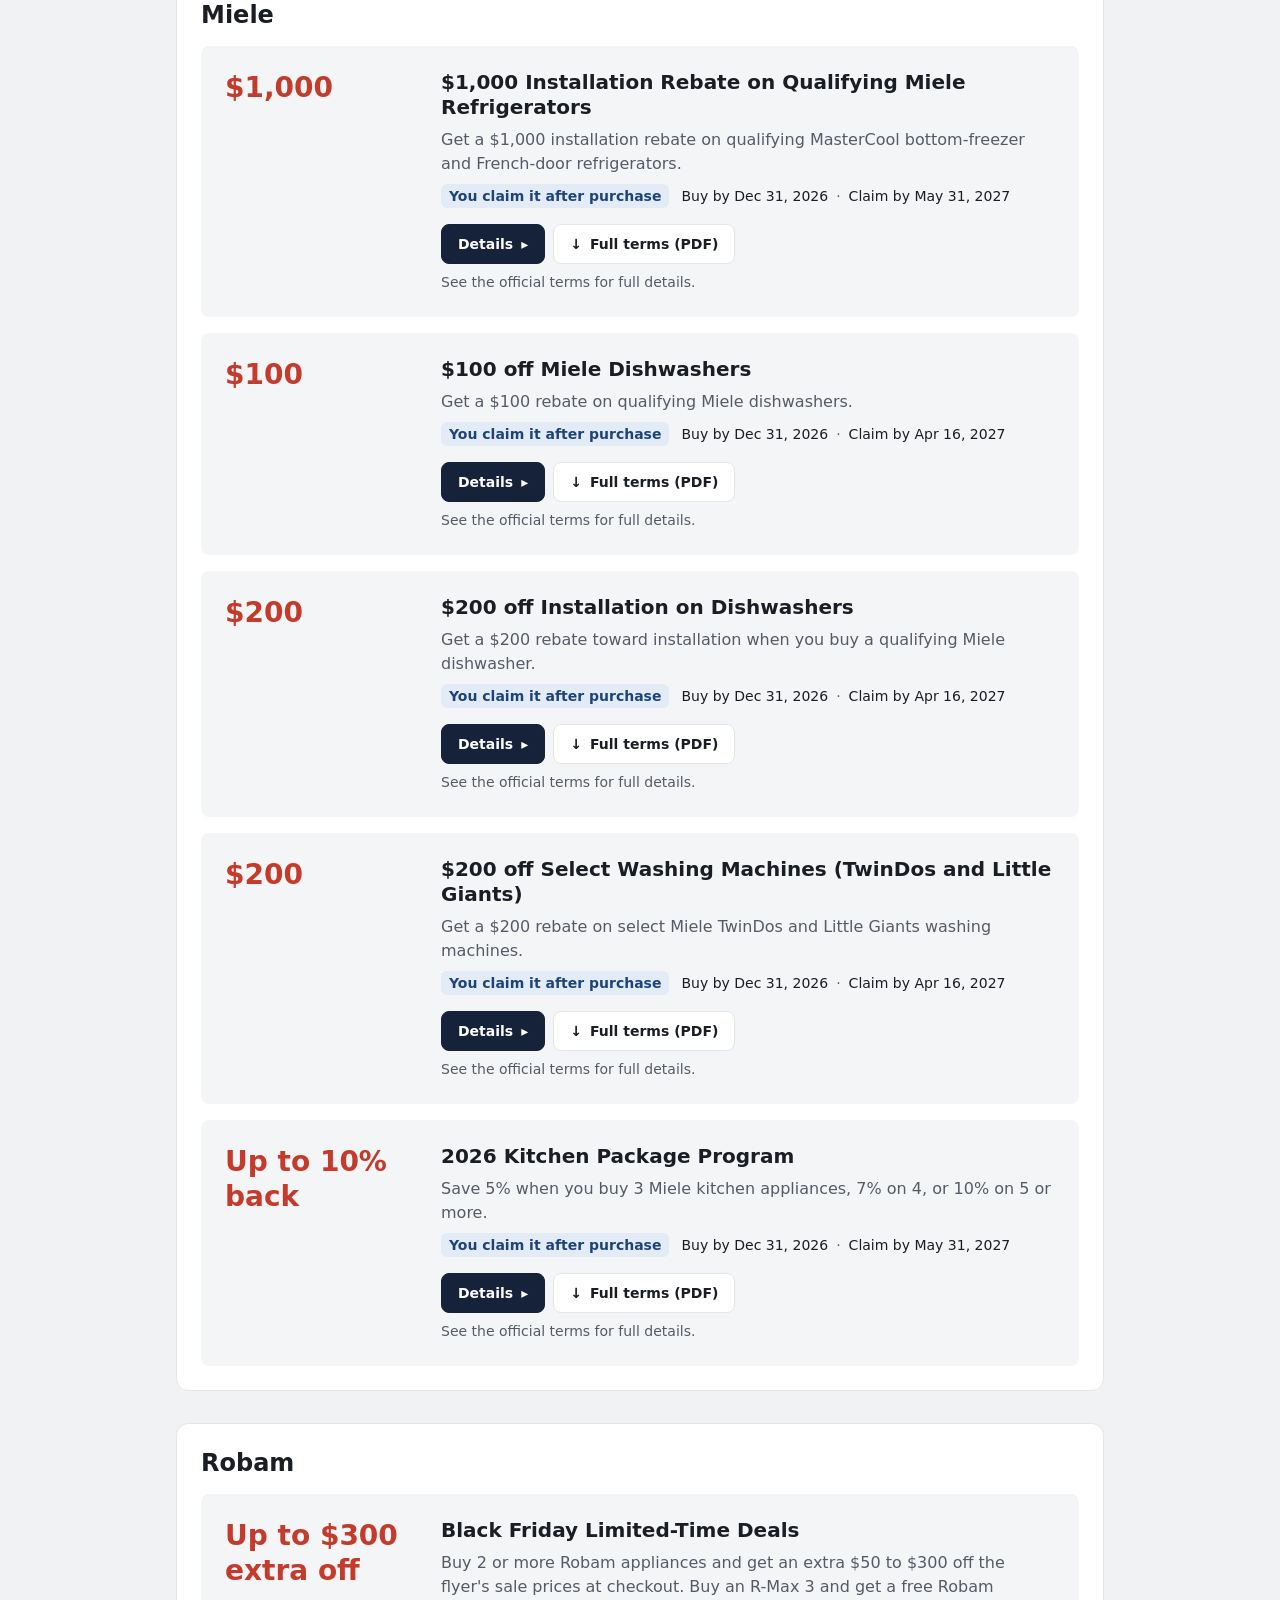
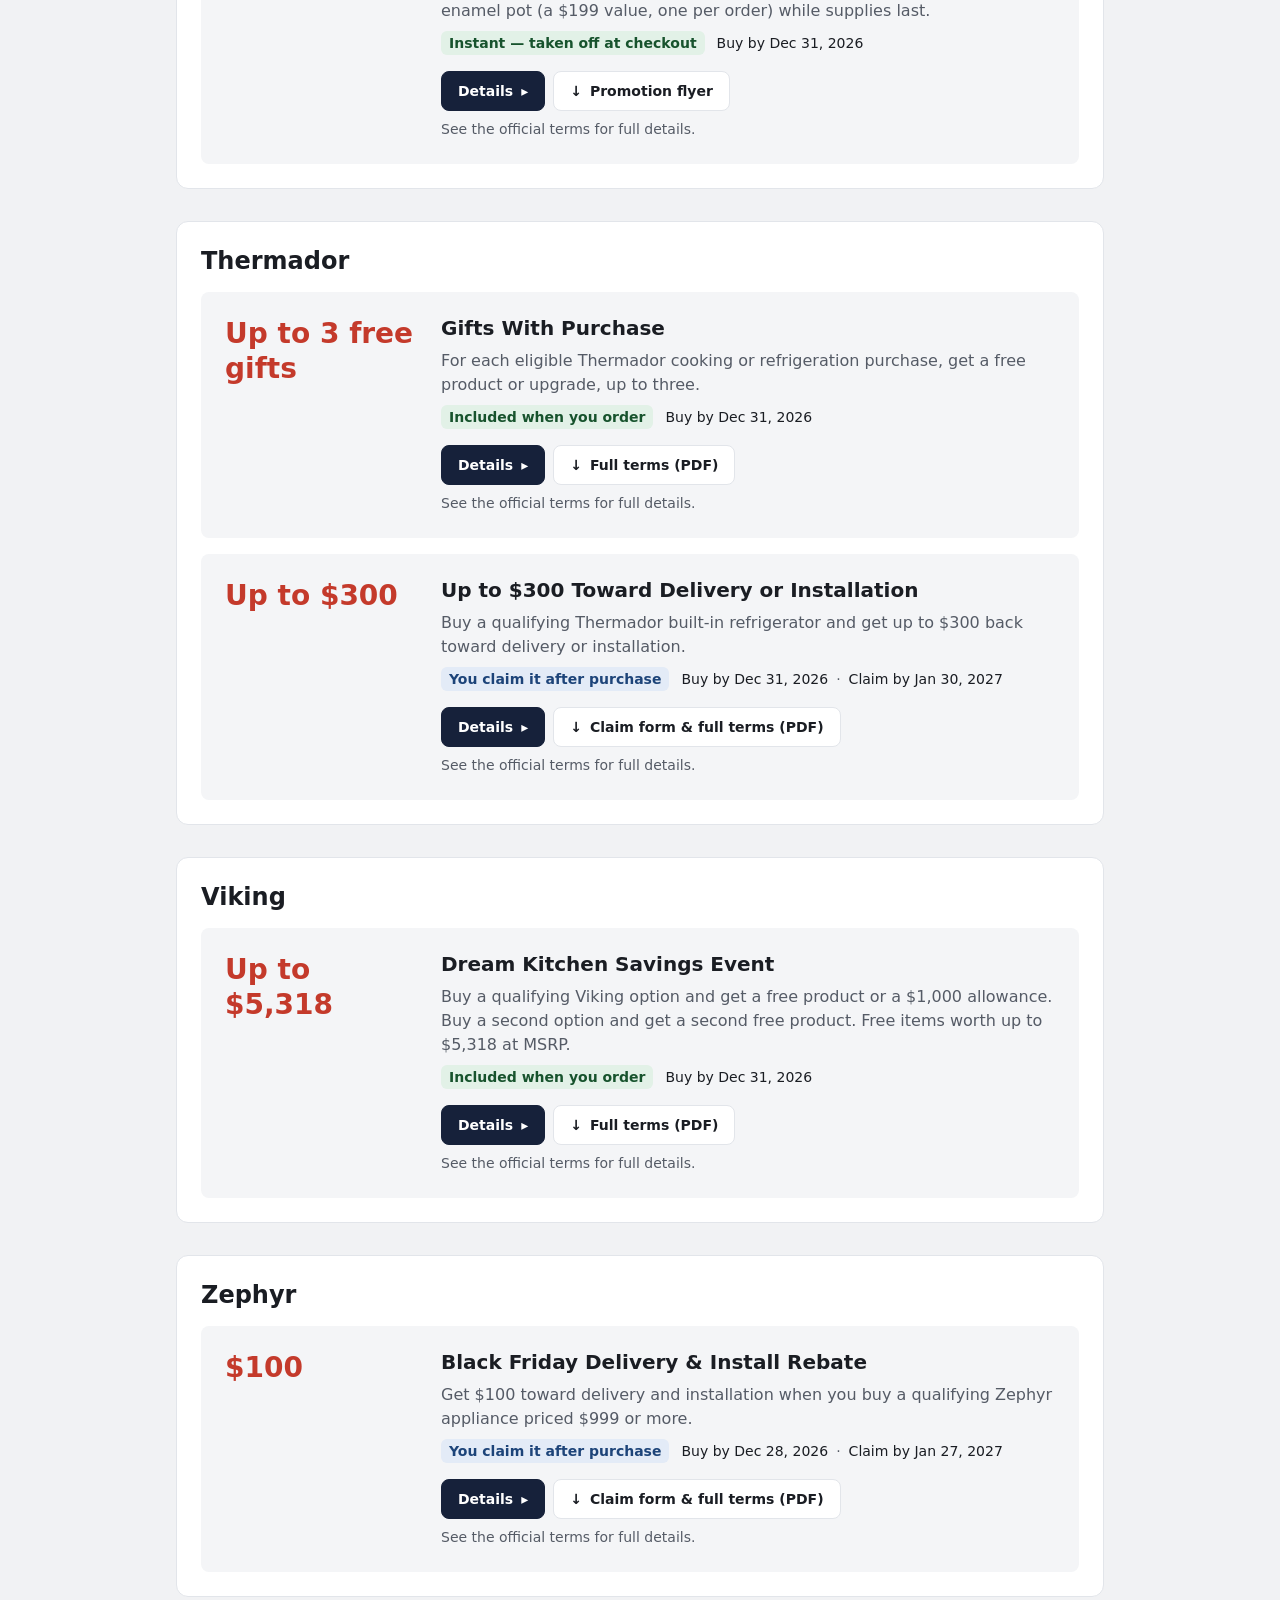
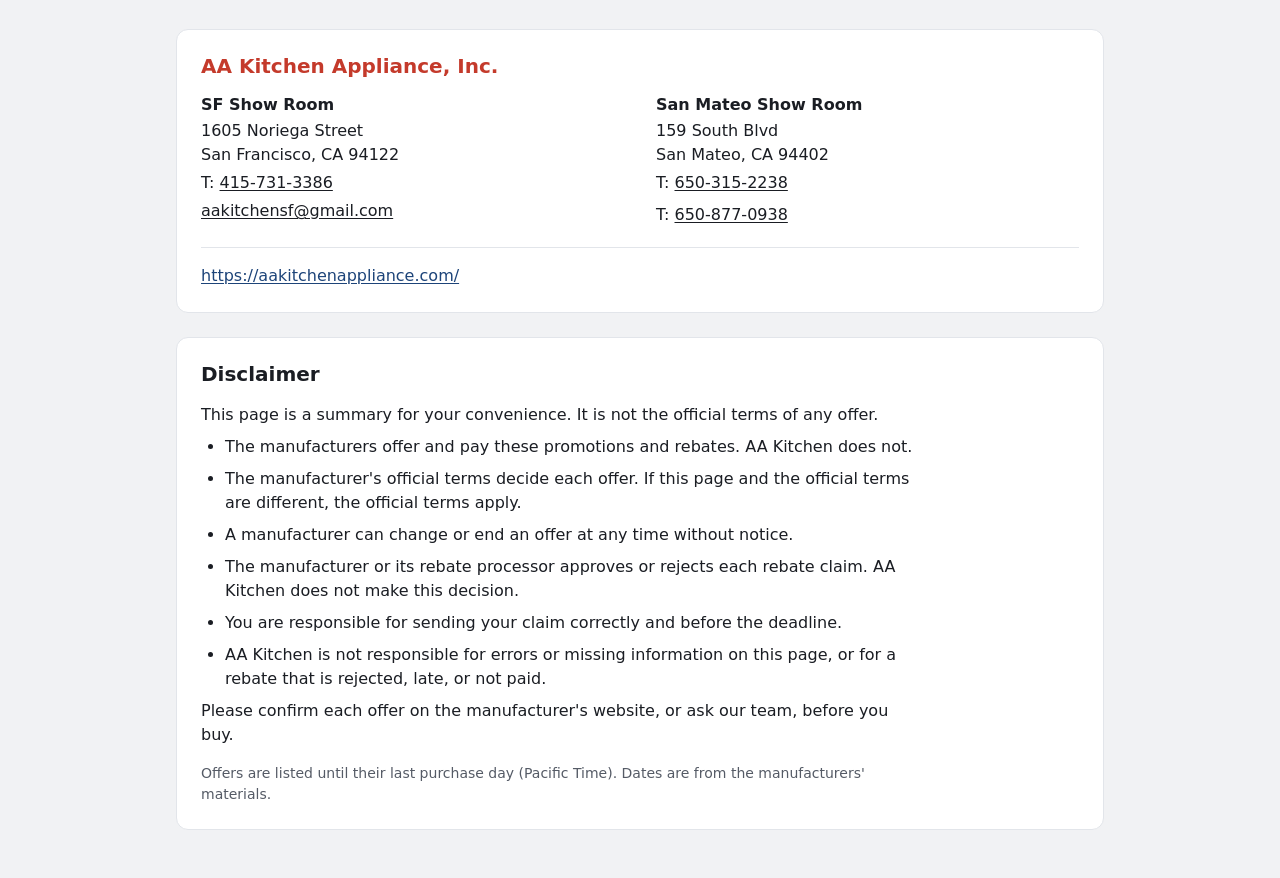
==== commit 0e234afe: "Card layout: white header, dark hero card, rounded cards per module (D-31) Co-Authored-By: Claude Op" ====
--- a/site/index.html
+++ b/site/index.html
@@ -4,17 +4,17 @@
   <meta charset="utf-8">
   <meta name="viewport" content="width=device-width, initial-scale=1">
   <title>Promotions &amp; Rebates | AA Kitchen</title>
-  <meta name="description" content="Current manufacturer promotions and rebates on appliances at AA Kitchen, San Francisco.">
+  <meta name="description" content="Current manufacturer promotions and rebates on appliances at AA Kitchen, San Francisco and San Mateo.">
   <meta name="color-scheme" content="light dark">
   <link rel="stylesheet" href="styles.css">
 </head>
 <body>
   <header class="site-head">
     <div class="head-band">
-      <div class="wrap"><!--contact--><div class="contact"><p class="store-name">AA Kitchen Appliance Inc.</p><div class="contact-lines"><p class="reach"><a class="tel" href="tel:415-731-3386">415-731-3386</a><a class="mail" href="mailto:aakitchensf@gmail.com">aakitchensf@gmail.com</a></p><p class="addr">1605 Noriega St., San Francisco, CA 94122</p></div></div><!--/contact--></div>
+      <div class="wrap"><!--contact--><div class="contact"><p class="store-name">AA Kitchen Appliance, Inc.</p><div class="stores"><section class="store" aria-label="SF Show Room"><p class="store-title">SF Show Room</p><p class="addr">1605 Noriega Street<br>San Francisco, CA 94122</p><p class="phone">T: <a class="tel" href="tel:415-731-3386">415-731-3386</a></p><p class="email"><a class="mail" href="mailto:aakitchensf@gmail.com">aakitchensf@gmail.com</a></p></section><section class="store" aria-label="San Mateo Show Room"><p class="store-title">San Mateo Show Room</p><p class="addr">159 South Blvd<br>San Mateo, CA 94402</p><p class="phone">T: <a class="tel" href="tel:650-315-2238">650-315-2238</a></p><p class="phone">T: <a class="tel" href="tel:650-877-0938">650-877-0938</a></p></section></div><p class="call-buttons"><a class="call" href="tel:415-731-3386">Call SF Show Room</a><a class="call" href="tel:650-315-2238">Call San Mateo Show Room</a></p></div><!--/contact--></div>
     </div>
-    <div class="head-intro">
-      <div class="wrap">
+    <div class="wrap">
+      <div class="hero">
         <div class="head-row">
           <h1 id="campaign">Promotions &amp; Rebates</h1>
           <p class="updated" id="updated"></p>
@@ -26,12 +26,12 @@
   </header>
 
   <main class="wrap">
-    <nav class="brands" id="brands" aria-label="Brands">
+    <nav class="brands card" id="brands" aria-label="Brands">
       <div class="brand-grid" id="brand-grid"></div>
       <p class="brand-chosen"><button type="button" id="brand-clear" aria-label="Show all brands"></button></p>
     </nav>
 
-    <form class="filters" role="search" aria-label="Find a promotion" onsubmit="return false">
+    <form class="filters card" role="search" aria-label="Find a promotion" onsubmit="return false">
       <label class="f-search">
         <span class="visually-hidden">Search by model number</span>
         <input id="q" type="search" inputmode="search" autocomplete="off" spellcheck="false" placeholder="Search model number">
@@ -63,9 +63,11 @@
   </main>
 
   <footer class="page-foot wrap">
-    <!--contact--><section class="foot-contact" aria-label="Contact"><h2 class="store-name">AA Kitchen Appliance Inc.</h2><p class="phone"><a class="tel" href="tel:415-731-3386">415-731-3386</a></p><p class="addr">1605 Noriega St., San Francisco, CA 94122</p><p class="links"><a href="https://aakitchenappliance.com/">https://aakitchenappliance.com/</a><a href="mailto:aakitchensf@gmail.com">aakitchensf@gmail.com</a></p></section><!--/contact-->
-    <section class="disclaimer" aria-labelledby="disclaimer-title"><h2 class="note-head" id="disclaimer-title">Disclaimer</h2><p>This page is a summary for your convenience. It is not the official terms of any offer.</p><ul><li>The manufacturers offer and pay these promotions and rebates. AA Kitchen does not.</li><li>The manufacturer's official terms decide each offer. If this page and the official terms are different, the official terms apply.</li><li>A manufacturer can change or end an offer at any time without notice.</li><li>The manufacturer or its rebate processor approves or rejects each rebate claim. AA Kitchen does not make this decision.</li><li>You are responsible for sending your claim correctly and before the deadline.</li><li>AA Kitchen is not responsible for errors or missing information on this page, or for a rebate that is rejected, late, or not paid.</li></ul><p>Please confirm each offer on the manufacturer's website, or ask our team, before you buy.</p></section>
-    <p class="listing-note">Offers are listed until their last purchase day (Pacific Time). Dates are from the manufacturers' materials.</p>
+    <!--contact--><section class="foot-contact card" aria-labelledby="foot-store"><h2 class="store-name" id="foot-store">AA Kitchen Appliance, Inc.</h2><div class="stores"><section class="store" aria-label="SF Show Room"><h3 class="store-title">SF Show Room</h3><p class="addr">1605 Noriega Street<br>San Francisco, CA 94122</p><p class="phone">T: <a class="tel" href="tel:415-731-3386">415-731-3386</a></p><p class="email"><a class="mail" href="mailto:aakitchensf@gmail.com">aakitchensf@gmail.com</a></p></section><section class="store" aria-label="San Mateo Show Room"><h3 class="store-title">San Mateo Show Room</h3><p class="addr">159 South Blvd<br>San Mateo, CA 94402</p><p class="phone">T: <a class="tel" href="tel:650-315-2238">650-315-2238</a></p><p class="phone">T: <a class="tel" href="tel:650-877-0938">650-877-0938</a></p></section></div><p class="website"><a href="https://aakitchenappliance.com/">https://aakitchenappliance.com/</a></p></section><!--/contact-->
+    <div class="card foot-notes">
+      <section class="disclaimer" aria-labelledby="disclaimer-title"><h2 class="note-head" id="disclaimer-title">Disclaimer</h2><p>This page is a summary for your convenience. It is not the official terms of any offer.</p><ul><li>The manufacturers offer and pay these promotions and rebates. AA Kitchen does not.</li><li>The manufacturer's official terms decide each offer. If this page and the official terms are different, the official terms apply.</li><li>A manufacturer can change or end an offer at any time without notice.</li><li>The manufacturer or its rebate processor approves or rejects each rebate claim. AA Kitchen does not make this decision.</li><li>You are responsible for sending your claim correctly and before the deadline.</li><li>AA Kitchen is not responsible for errors or missing information on this page, or for a rebate that is rejected, late, or not paid.</li></ul><p>Please confirm each offer on the manufacturer's website, or ask our team, before you buy.</p></section>
+      <p class="listing-note">Offers are listed until their last purchase day (Pacific Time). Dates are from the manufacturers' materials.</p>
+    </div>
   </footer>
 
   <template id="item-tpl">
--- a/site/styles.css
+++ b/site/styles.css
@@ -1,56 +1,61 @@
-/* Version A (D-26): near-black header band with the store name; brand bars; one white block per promotion.
-   One font, sizes 28 / 20 / 16 / 14, 8px spacing steps, radius 2px on controls only.
-   Allowed: a very light page background, white blocks with 1px borders, the accent color on amounts.
-   Not allowed: gradients, large shadows, pill tags, emoji, marketing copy.
-   Two functional colors: --instant and --claim. --amount is the accent for amounts only.
-   All text colors reach WCAG AA (4.5:1) in light and dark mode. */
+/* Card layout (D-31, relaxes D-23 and D-26): white header with the company name in the store red; a dark rounded
+   hero card; a very light grey page with white rounded cards (12px), 24-32px apart; solid rounded buttons (8px);
+   small tinted tags; one card per brand with a light block per promotion.
+   Still not allowed: gradients, glow, large shadows, emoji, marketing copy.
+   One font, sizes 32 / 24 / 20 / 16 / 14. One red (--red) for the company name and the amounts.
+   All text colors reach WCAG AA (4.5:1) on the background they sit on, in light and dark mode. */
 :root {
-  --page: #f3f3f1;            /* very light grey page */
-  --surface: #ffffff;         /* promotion blocks */
-  --ink: #1c1c1c;
-  --muted: #595959;
-  --line: #d6d6d2;
-  --bar: #e4e4e0;             /* brand bars */
-  --accent: #1f2329;          /* controls: picked brand button, links, focus */
-  --on-accent: #ffffff;
-  --amount: #8c1c22;          /* deep red: amounts only (9.1:1 on white) */
-  --instant: #1d6b3a;
-  --claim: #1f4f8f;
-  --head-bg: #1c1f24;         /* header band */
-  --head-ink: #ffffff;
-  --head-muted: #c9ccd1;
-  --head-line: #1c1f24;
-  --notice-bg: #f7f0e1;       /* header notice: light, warm, solid 1px edge */
-  --notice-line: #dccfb0;
+  --page: #f1f2f4;            /* very light grey page */
+  --surface: #ffffff;         /* cards */
+  --block: #f4f5f7;           /* one promotion inside a brand card */
+  --ink: #1a1d23;
+  --muted: #555b66;           /* 6.0:1 on block */
+  --line: #e2e5ea;
+  --red: #c43a2b;             /* company name and amounts: 5.3:1 on white, 4.8:1 on block */
+  --solid: #16213a;           /* dark navy: hero card, picked brand, Details, call buttons */
+  --on-solid: #ffffff;
+  --hero-ink: #ffffff;
+  --hero-muted: #c8cfdc;      /* 10.3:1 on navy */
+  --notice-bg: #24314f;       /* notice panel inside the hero card */
+  --notice-line: #3d4d73;
+  --tag-instant-bg: #e2f1e7; --tag-instant: #17532d;
+  --tag-claim-bg: #e3ebf7;   --tag-claim: #1d4479;
+  --tag-soon-bg: #fbe9c8;    --tag-soon: #6a3f00;
   --control-bg: #ffffff;
+  --link: #1d4479;
   --amount-col: 192px;        /* "Up to $5,368" at 28px bold fits on one line */
   --label-col: 144px;
+  --r-card: 12px;
+  --r-btn: 8px;
   color-scheme: light dark;
 }
 @media (prefers-color-scheme: dark) {
   :root {
-    --page: #121212;
-    --surface: #1d1d1c;
-    --ink: #ececea;
-    --muted: #a8a8a4;         /* 7.1:1 on surface */
-    --line: #3a3a37;
-    --bar: #2b2b29;
-    --accent: #f2f2ef;
-    --on-accent: #141414;
-    --amount: #f4847e;        /* lighter red for dark mode: 6.8:1 on surface */
-    --instant: #7fd39b;
-    --claim: #9cc3f5;
-    --head-bg: #000000;
-    --head-ink: #ffffff;
-    --head-muted: #b4b7bc;
-    --head-line: #3a3a37;     /* the band needs an edge against the dark page */
-    --notice-bg: #29251d;
-    --notice-line: #4d4535;
-    --control-bg: #1d1d1c;
+    --page: #0f1115;
+    --surface: #181b21;
+    --block: #22262e;
+    --ink: #eceef2;
+    --muted: #a9b0bc;         /* 6.9:1 on block */
+    --line: #2f343d;
+    --red: #ff8a7a;           /* lighter red for dark mode: 6.6:1 on block, 7.5:1 on surface */
+    --solid: #e6e9ef;         /* picked brand, Details, call buttons: light solid with dark text */
+    --on-solid: #12151b;
+    --hero-bg: #1a2744;
+    --hero-line: #2f3f63;
+    --hero-ink: #ffffff;
+    --hero-muted: #c8cfdc;
+    --notice-bg: #24345a;
+    --notice-line: #3d5080;
+    --tag-instant-bg: #193a26; --tag-instant: #9be0b2;
+    --tag-claim-bg: #1b2d4a;   --tag-claim: #a9c8f4;
+    --tag-soon-bg: #3f2e10;    --tag-soon: #f3cf86;
+    --control-bg: #12151b;
+    --link: #a9c8f4;
   }
 }
 
 * { box-sizing: border-box; }
+[hidden] { display: none !important; }
 html { -webkit-text-size-adjust: 100%; }
 body {
   margin: 0;
@@ -62,125 +67,146 @@
 h1, h2, h3, h4, h5 { margin: 0; font-weight: 400; line-height: 1.25; }
 p, ul, ol, dl, dd { margin: 0; }
 button, input, select { font: inherit; color: inherit; }
-a { color: var(--accent); text-underline-offset: 2px; }
+a { color: var(--link); text-underline-offset: 2px; }
 a:hover { text-decoration-thickness: 2px; }
-:focus-visible { outline: 2px solid var(--accent); outline-offset: 2px; }
+:focus-visible { outline: 2px solid var(--link); outline-offset: 2px; }
 .wrap { max-width: 960px; margin: 0 auto; padding: 0 16px; }
 .visually-hidden { position: absolute; width: 1px; height: 1px; overflow: hidden; clip: rect(0 0 0 0); white-space: nowrap; }
 
-/* Header: a near-black band with the store name and contact; the campaign and intro just below it. */
-.head-band { padding: 24px 0; background: var(--head-bg); color: var(--head-ink); border-bottom: 1px solid var(--head-line); }
-.head-band a { color: var(--head-ink); }
-.head-band .addr { color: var(--head-muted); }
-.contact { display: flex; flex-wrap: wrap; align-items: center; justify-content: space-between; gap: 8px 32px; }
-.store-name { font-size: 28px; font-weight: 700; line-height: 1.25; }
-/* Phone and email side by side, same size and weight; address one size smaller below. */
-.contact-lines { display: grid; justify-items: end; gap: 0; }
-.reach { display: flex; flex-wrap: wrap; gap: 0 24px; }
-.reach a { font-size: 16px; font-weight: 400; white-space: nowrap; }
-.contact-lines .addr { font-size: 14px; }
-.head-intro { padding: 24px 0; border-bottom: 1px solid var(--line); }
+/* White rounded cards on the grey page. */
+.card { background: var(--surface); border: 1px solid var(--line); border-radius: var(--r-card); padding: 24px; }
+
+/* Solid and bordered buttons, 8px corners. */
+.toggle, .call, .brand-btn[aria-pressed="true"], #brand-clear {
+  background: var(--solid); color: var(--on-solid); border: 1px solid var(--solid);
+}
+
+/* Header: white band, company name in red on the left, the two show rooms in two columns on the right. */
+.head-band { padding: 24px 0; background: var(--surface); border-bottom: 1px solid var(--line); }
+.contact { display: flex; flex-wrap: wrap; align-items: center; justify-content: space-between; gap: 16px 32px; }
+.head-band .store-name { font-size: 32px; font-weight: 700; line-height: 1.2; color: var(--red); }
+.head-band .stores { display: grid; grid-template-columns: repeat(2, auto); gap: 0 40px; font-size: 14px; }
+.head-band .store-title { font-size: 16px; font-weight: 700; margin-bottom: 4px; }
+.store a { color: var(--ink); }
+.call-buttons { display: none; }
+
+/* Hero: a dark rounded card with the campaign, the intro and the Important notice. */
+.hero {
+  margin-top: 24px; padding: 32px; border-radius: var(--r-card);
+  background: var(--hero-bg, var(--solid)); color: var(--hero-ink); border: 1px solid var(--hero-line, var(--solid));
+}
 .head-row { display: flex; flex-wrap: wrap; align-items: baseline; justify-content: space-between; gap: 8px 24px; }
-h1 { font-size: 20px; }
-.updated { font-size: 14px; color: var(--muted); }
-.intro { margin-top: 8px; max-width: 720px; color: var(--muted); }
+h1 { font-size: 32px; font-weight: 700; }
+.updated { font-size: 14px; color: var(--hero-muted); }
+.intro { margin-top: 8px; max-width: 720px; color: var(--hero-muted); }
 /* Header notice: always shown in full, never collapsed. Only "Important:" is bold. */
-.notice { margin-top: 16px; padding: 16px; background: var(--notice-bg); border: 1px solid var(--notice-line); color: var(--ink); }
+.notice { margin-top: 24px; padding: 16px; border-radius: var(--r-btn); background: var(--notice-bg); border: 1px solid var(--notice-line); color: var(--hero-ink); }
 .notice strong { font-weight: 700; }
+
 @media (max-width: 719px) {
   .head-band { padding: 16px 0; }
   .contact { display: block; }
-  .contact-lines { justify-items: start; margin-top: 8px; }
-  /* Phone and email each on their own line: 48px tap targets, 8px apart, same size, never wrapped. */
-  .reach { display: grid; justify-items: start; gap: 8px; }
-  .reach a { display: inline-block; font-size: 20px; line-height: 48px; }
-  .contact-lines .addr { margin-top: 8px; }
-  .head-intro { padding: 16px 0; }
-}
-
-/* Brand buttons: a wrapping row on desktop, a 3-column grid on phones. */
-.brands { padding-top: 24px; }
+  .head-band .store-name { font-size: 24px; }
+  /* Phones: only the company name and one Call button per show room (48px high). Full details are in the footer. */
+  .head-band .stores { display: none; }
+  .call-buttons { display: grid; gap: 8px; margin-top: 16px; }
+  .call { display: flex; align-items: center; justify-content: center; min-height: 48px; padding: 8px 16px; border-radius: var(--r-btn); font-weight: 700; text-decoration: none; }
+  .hero { margin-top: 16px; padding: 24px 16px; }
+  h1 { font-size: 24px; }
+}
+
+/* Brand buttons in their own card: a wrapping row on desktop, a 3-column grid on phones. */
+main.wrap { display: grid; gap: 24px; padding-top: 24px; }
 .brand-grid { display: flex; flex-wrap: wrap; gap: 8px; }
 .brand-btn, #brand-clear {
-  font-size: 14px; line-height: 32px; padding: 0 8px; text-align: left;
-  background: var(--surface); border: 1px solid var(--line); border-radius: 2px; cursor: pointer;
-}
-.brand-btn[aria-pressed="true"] { background: var(--accent); border-color: var(--accent); color: var(--on-accent); }
+  font-size: 14px; line-height: 20px; padding: 10px 16px; text-align: left;
+  background: var(--surface); border: 1px solid var(--line); border-radius: var(--r-btn); cursor: pointer;
+}
+.brand-btn[aria-pressed="true"], #brand-clear { font-weight: 700; }
 .brand-chosen { display: none; }
-#brand-clear { background: var(--accent); border-color: var(--accent); color: var(--on-accent); }
-@media (max-width: 719px) {
-  .brands { padding-top: 16px; }
+@media (max-width: 719px) {
+  main.wrap { gap: 16px; padding-top: 16px; }
+  .card { padding: 16px; }
   .brand-grid { display: grid; grid-template-columns: repeat(3, minmax(0, 1fr)); }
-  .brand-btn { line-height: 1.5; padding: 8px; white-space: nowrap; overflow: hidden; text-overflow: ellipsis; }
+  .brand-btn { padding: 10px 8px; white-space: nowrap; overflow: hidden; text-overflow: ellipsis; }
   .brands.has-choice .brand-grid { display: none; }
   .brands.has-choice .brand-chosen { display: block; }
 }
 
-/* Search and the collapsed extra filters */
-.filters { padding: 16px 0 8px; display: grid; gap: 8px; }
+/* Search and the extra filters: one card. */
+.filters { display: grid; gap: 8px; }
 .filters input[type="search"], .filters select {
   width: 100%; background: var(--control-bg);
-  border: 1px solid var(--line); border-radius: 2px; padding: 8px;
+  border: 1px solid var(--line); border-radius: var(--r-btn); padding: 10px 12px;
 }
 .more-filters summary { cursor: pointer; font-size: 14px; color: var(--muted); padding: 8px 0 0; }
 .more-body { display: grid; gap: 8px; padding-top: 8px; }
-.f-select { display: grid; gap: 0; font-size: 14px; color: var(--muted); }
+.f-select { display: grid; gap: 4px; font-size: 14px; color: var(--muted); }
 .f-select select { font-size: 16px; color: var(--ink); }
 .f-check { display: flex; align-items: center; gap: 8px; }
-.f-check input { width: 16px; height: 16px; margin: 0; accent-color: var(--accent); }
+.f-check input { width: 16px; height: 16px; margin: 0; accent-color: var(--solid); }
 @media (min-width: 720px) {
   .more-body { grid-template-columns: repeat(2, minmax(0, 240px)) auto; align-items: end; }
 }
-.count { font-size: 14px; color: var(--muted); padding-bottom: 8px; }
-.hint { font-size: 14px; color: var(--muted); padding-bottom: 8px; }
-
-/* Brand groups: a full-width bar, then one white block per promotion.
-   16px between blocks in a group, 48px between groups. */
-.list { display: grid; gap: 48px; padding-top: 16px; }
-.group { display: grid; gap: 16px; }
+.count, .hint { font-size: 14px; color: var(--muted); margin-bottom: -8px; }
+.count:empty { display: none; }
+
+/* One card per brand; inside it one light block per promotion, 16px apart. Brand cards 32px apart. */
+.list { display: grid; gap: 32px; }
+.group { display: grid; gap: 16px; background: var(--surface); border: 1px solid var(--line); border-radius: var(--r-card); padding: 24px; }
 .group[hidden] { display: none; }
-.brand { font-size: 20px; font-weight: 700; background: var(--bar); padding: 8px 16px; }
-.xref, .item { background: var(--surface); border: 1px solid var(--line); }
-.xref { font-size: 14px; color: var(--muted); padding: 16px 24px; }
-.item { padding: 24px; }
+.brand { font-size: 24px; font-weight: 700; }
+.xref { font-size: 14px; color: var(--muted); }
+.item { background: var(--block); border-radius: var(--r-btn); padding: 24px; }
 .item[hidden], .xref[hidden] { display: none; }
 @media (max-width: 719px) {
-  .list { gap: 32px; }
-  .xref { padding: 16px; }
+  .list { gap: 24px; }
+  .group { padding: 16px; gap: 12px; }
+  .brand { font-size: 20px; }
   .item { padding: 16px; }
 }
 
-/* One promotion: summary rows, details on request */
+/* One promotion: summary rows, details on request (they open inside the same block). */
 .item-grid { display: grid; grid-template-columns: 1fr; gap: 8px; }
-.col-amount { display: flex; flex-wrap: wrap; align-items: baseline; gap: 8px 16px; }
-.amount { font-size: 28px; font-weight: 700; line-height: 1.25; color: var(--amount); }
-.tag { font-size: 14px; line-height: 1.5; color: var(--ink); border: 1px solid var(--ink); border-radius: 2px; padding: 0 8px; }
+.col-amount { display: flex; flex-wrap: wrap; align-items: center; gap: 8px 16px; }
+.amount { font-size: 28px; font-weight: 700; line-height: 1.25; color: var(--red); }
+/* Tinted tags: how you get it, and Ending soon. 6px corners, not pills. */
+.tag, .how-get { display: inline-block; font-size: 14px; line-height: 20px; font-weight: 600; padding: 2px 8px; border-radius: 6px; }
+.tag { background: var(--tag-soon-bg); color: var(--tag-soon); }
+.how-get.instant { background: var(--tag-instant-bg); color: var(--tag-instant); }
+.how-get.claim { background: var(--tag-claim-bg); color: var(--tag-claim); }
 .col-main { min-width: 0; display: grid; gap: 8px; }
 .col-main > * { min-width: 0; }
-.title { font-size: 20px; }
+.title { font-size: 20px; font-weight: 600; }
 .summary { color: var(--muted); max-width: 720px; }
-.meta { display: flex; flex-wrap: wrap; column-gap: 8px; }
-.meta > span + span::before { content: "·"; margin-right: 8px; color: var(--muted); }
-.how-get.instant { color: var(--instant); }
-.how-get.claim { color: var(--claim); }
-.actions { display: flex; flex-wrap: wrap; align-items: baseline; gap: 8px 24px; }
-.toggle { background: none; border: 0; padding: 0; cursor: pointer; text-decoration: underline; text-underline-offset: 2px; color: var(--accent); }
-.toggle::after { content: " \25B8"; font-size: 14px; }
-.toggle[aria-expanded="true"]::after { content: " \25BE"; }
-.downloads { display: inline-flex; flex-wrap: wrap; gap: 8px 24px; }
-.downloads a::before { content: "\2193\00a0"; font-size: 14px; }
-/* "See the official terms for full details." right under the download links; hidden if an item has none. */
-.official-note { font-size: 14px; color: var(--muted); margin-top: -4px; }
-.actions:has(.downloads:empty) + .official-note { display: none; }
-.details { display: grid; gap: 16px; padding-top: 8px; }
-.details[hidden] { display: none; }
+.meta { display: flex; flex-wrap: wrap; align-items: center; column-gap: 8px; row-gap: 4px; font-size: 14px; }
+.meta > span + span:not(:nth-child(2))::before { content: "·"; margin-right: 8px; color: var(--muted); }
+.meta > .how-get { margin-right: 4px; }
+.actions { display: flex; flex-wrap: wrap; align-items: center; gap: 8px; margin-top: 8px; }
+.toggle, .downloads a {
+  display: inline-flex; align-items: center; min-height: 40px; padding: 8px 16px; border-radius: var(--r-btn);
+  font-size: 14px; font-weight: 600; line-height: 20px; text-decoration: none; cursor: pointer;
+}
+.toggle::after { content: "\25B8"; margin-left: 8px; }
+.toggle[aria-expanded="true"]::after { content: "\25BE"; }
+.downloads { display: inline-flex; flex-wrap: wrap; gap: 8px; }
+.downloads a { background: var(--surface); color: var(--ink); border: 1px solid var(--line); }
+.downloads a:hover { border-color: var(--muted); }
+.downloads a::before { content: "\2193"; margin-right: 8px; }
+/* "See the official terms for full details." right under the buttons; hidden if an item has no downloads. */
+.official-note { font-size: 14px; color: var(--muted); }
+.actions:not(:has(.downloads a)) + .official-note { display: none; }
+.details { display: grid; gap: 16px; margin-top: 8px; padding-top: 16px; border-top: 1px solid var(--line); }
 
 @media (min-width: 720px) {
   .item-grid { grid-template-columns: var(--amount-col) minmax(0, 1fr); gap: 0 24px; }
   .col-amount { display: block; }
-  .col-amount .tag { display: inline-block; margin-top: 8px; }
+  .col-amount .tag { margin-top: 8px; }
   /* Inside Details, tiers, dates and claim facts share one value edge. */
   .details .rows, .details .tiers { grid-template-columns: 288px minmax(0, 1fr); max-width: none; }
+}
+@media (max-width: 719px) {
+  .toggle, .downloads a { min-height: 48px; }
 }
 
 /* Label/value rows: tiers, other dates, claim facts. Labels in a fixed column so values line up. */
@@ -191,7 +217,7 @@
 .tiers { grid-template-columns: minmax(0, 1fr) minmax(0, 1fr); max-width: 560px; gap: 8px 16px; }
 .tiers dt { color: var(--ink); }
 
-.block h4 { font-size: 14px; color: var(--muted); margin-bottom: 8px; }
+.block h4 { font-size: 14px; font-weight: 700; color: var(--muted); margin-bottom: 8px; }
 .steps, .conditions, .translation-lines { padding-left: 24px; }
 .steps li + li, .conditions li + li, .translation-lines li + li { margin-top: 8px; }
 .how .note { margin-bottom: 8px; }
@@ -203,6 +229,7 @@
 
 details summary { cursor: pointer; }
 .translation-lines { margin-top: 8px; font-size: 14px; color: var(--muted); }
+.models summary { font-weight: 600; }
 .models .note { margin-top: 8px; font-size: 14px; color: var(--muted); }
 .model-group { margin-top: 16px; }
 .model-group h5 { margin: 0 0 8px; font-size: 14px; color: var(--muted); }
@@ -213,18 +240,22 @@
 
 .empty { color: var(--muted); padding: 32px 0; }
 
-/* Footer: contact again (with the website), then the disclaimer. */
-.page-foot { margin-top: 48px; padding-bottom: 48px; }
-.foot-contact { display: grid; gap: 0; padding: 24px 0; margin-bottom: 24px; border-top: 1px solid var(--line); border-bottom: 1px solid var(--line); }
-.foot-contact .store-name { font-size: 20px; margin-bottom: 8px; }
+/* Footer: one card with both show rooms and the website, one card with the Disclaimer. */
+.page-foot { display: grid; gap: 24px; margin-top: 32px; padding-bottom: 48px; }
+.foot-contact .store-name { font-size: 20px; font-weight: 700; color: var(--red); margin-bottom: 16px; }
+.foot-contact .stores { display: grid; grid-template-columns: repeat(2, minmax(0, 1fr)); gap: 16px 32px; }
+.foot-contact .store-title { font-size: 16px; font-weight: 700; margin-bottom: 4px; }
 .foot-contact .tel { display: inline-block; line-height: 32px; }
-.foot-contact .links { display: flex; flex-wrap: wrap; gap: 0 24px; }
-.page-foot .note-head { font-size: 20px; margin-bottom: 8px; }
+.foot-contact .website { margin-top: 16px; padding-top: 16px; border-top: 1px solid var(--line); }
+.foot-contact .website a { color: var(--link); }
+.page-foot .note-head { font-size: 20px; font-weight: 700; margin-bottom: 8px; }
 /* Disclaimer: full ink color (not muted) so it reads as part of the page, not fine print. */
 .disclaimer { max-width: 720px; display: grid; gap: 8px; }
 .disclaimer ul { padding-left: 24px; margin: 0; display: grid; gap: 8px; }
 .listing-note { max-width: 720px; color: var(--muted); font-size: 14px; margin-top: 16px; }
 @media (max-width: 719px) {
+  .page-foot { gap: 16px; margin-top: 24px; }
+  .foot-contact .stores { grid-template-columns: 1fr; gap: 24px; }
   .foot-contact .tel { font-size: 20px; line-height: 48px; }
-}
-
+  .foot-contact .mail { display: inline-block; line-height: 48px; }
+}
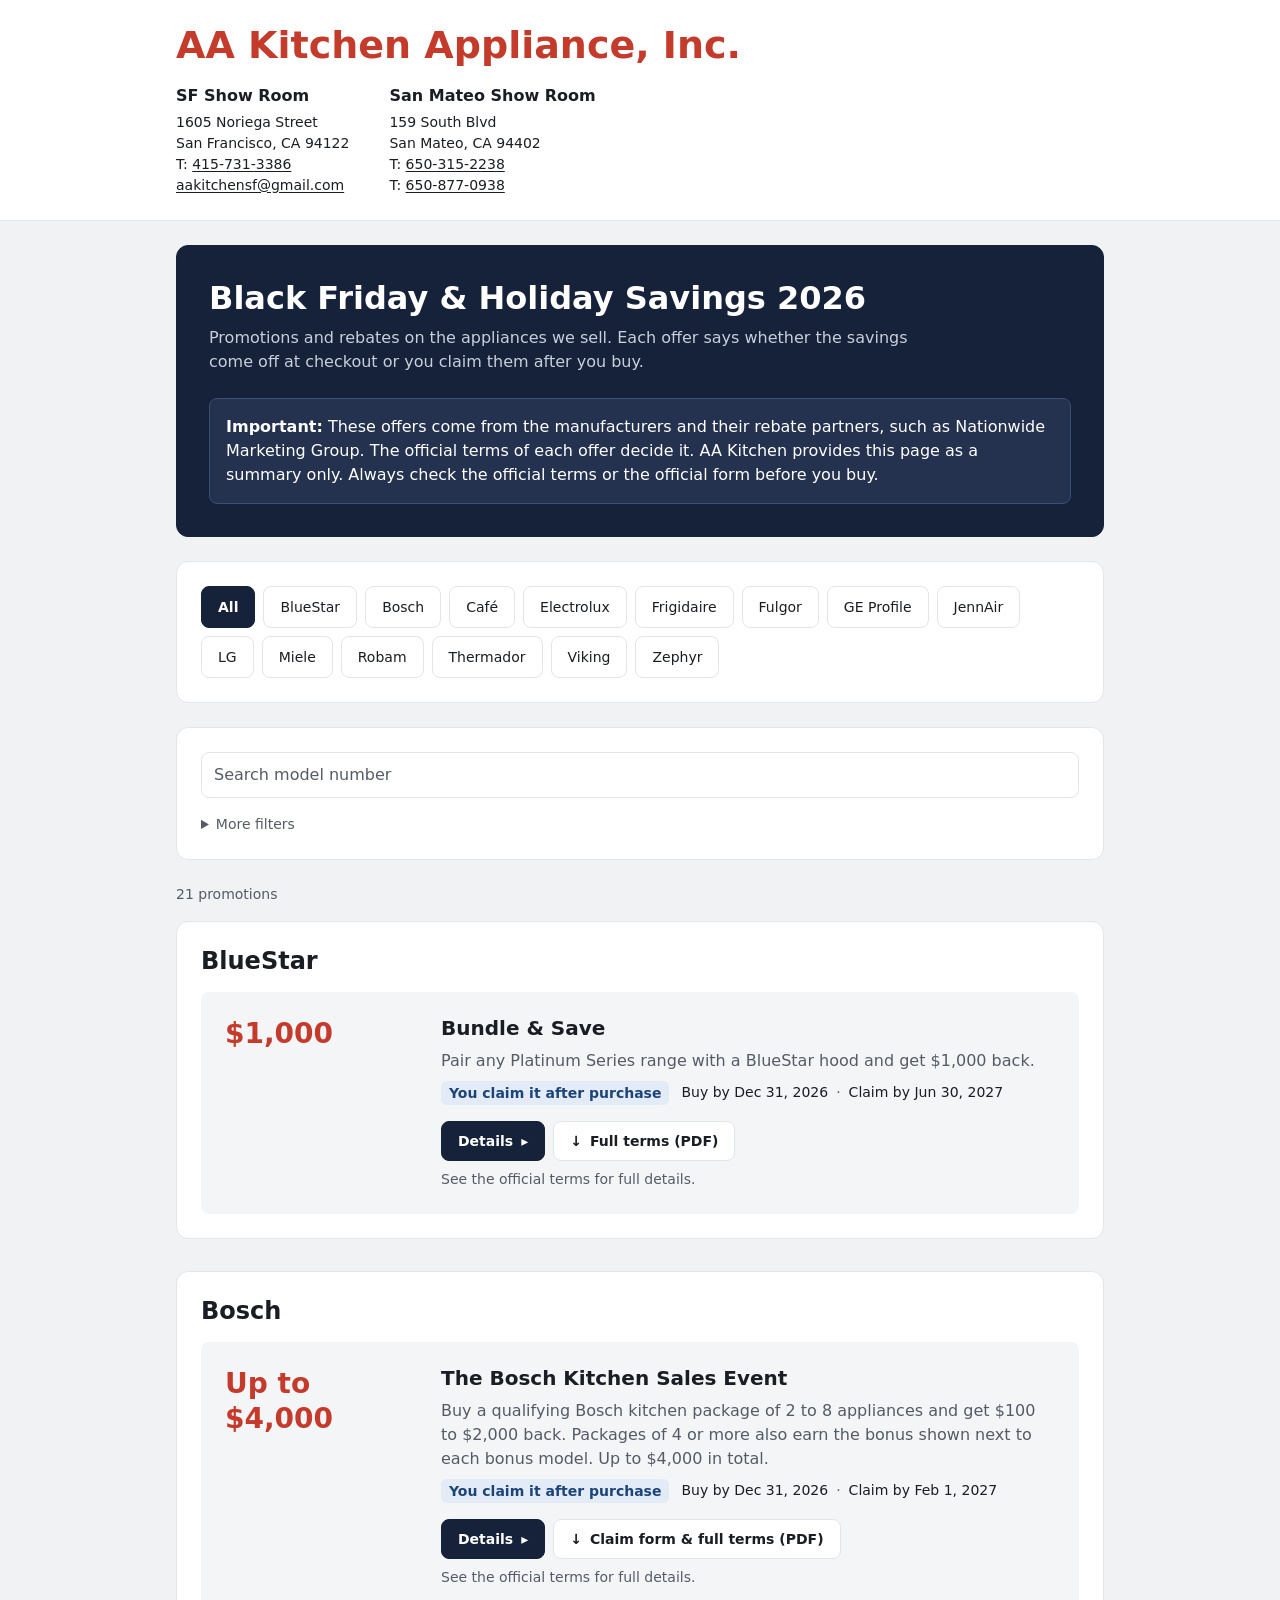
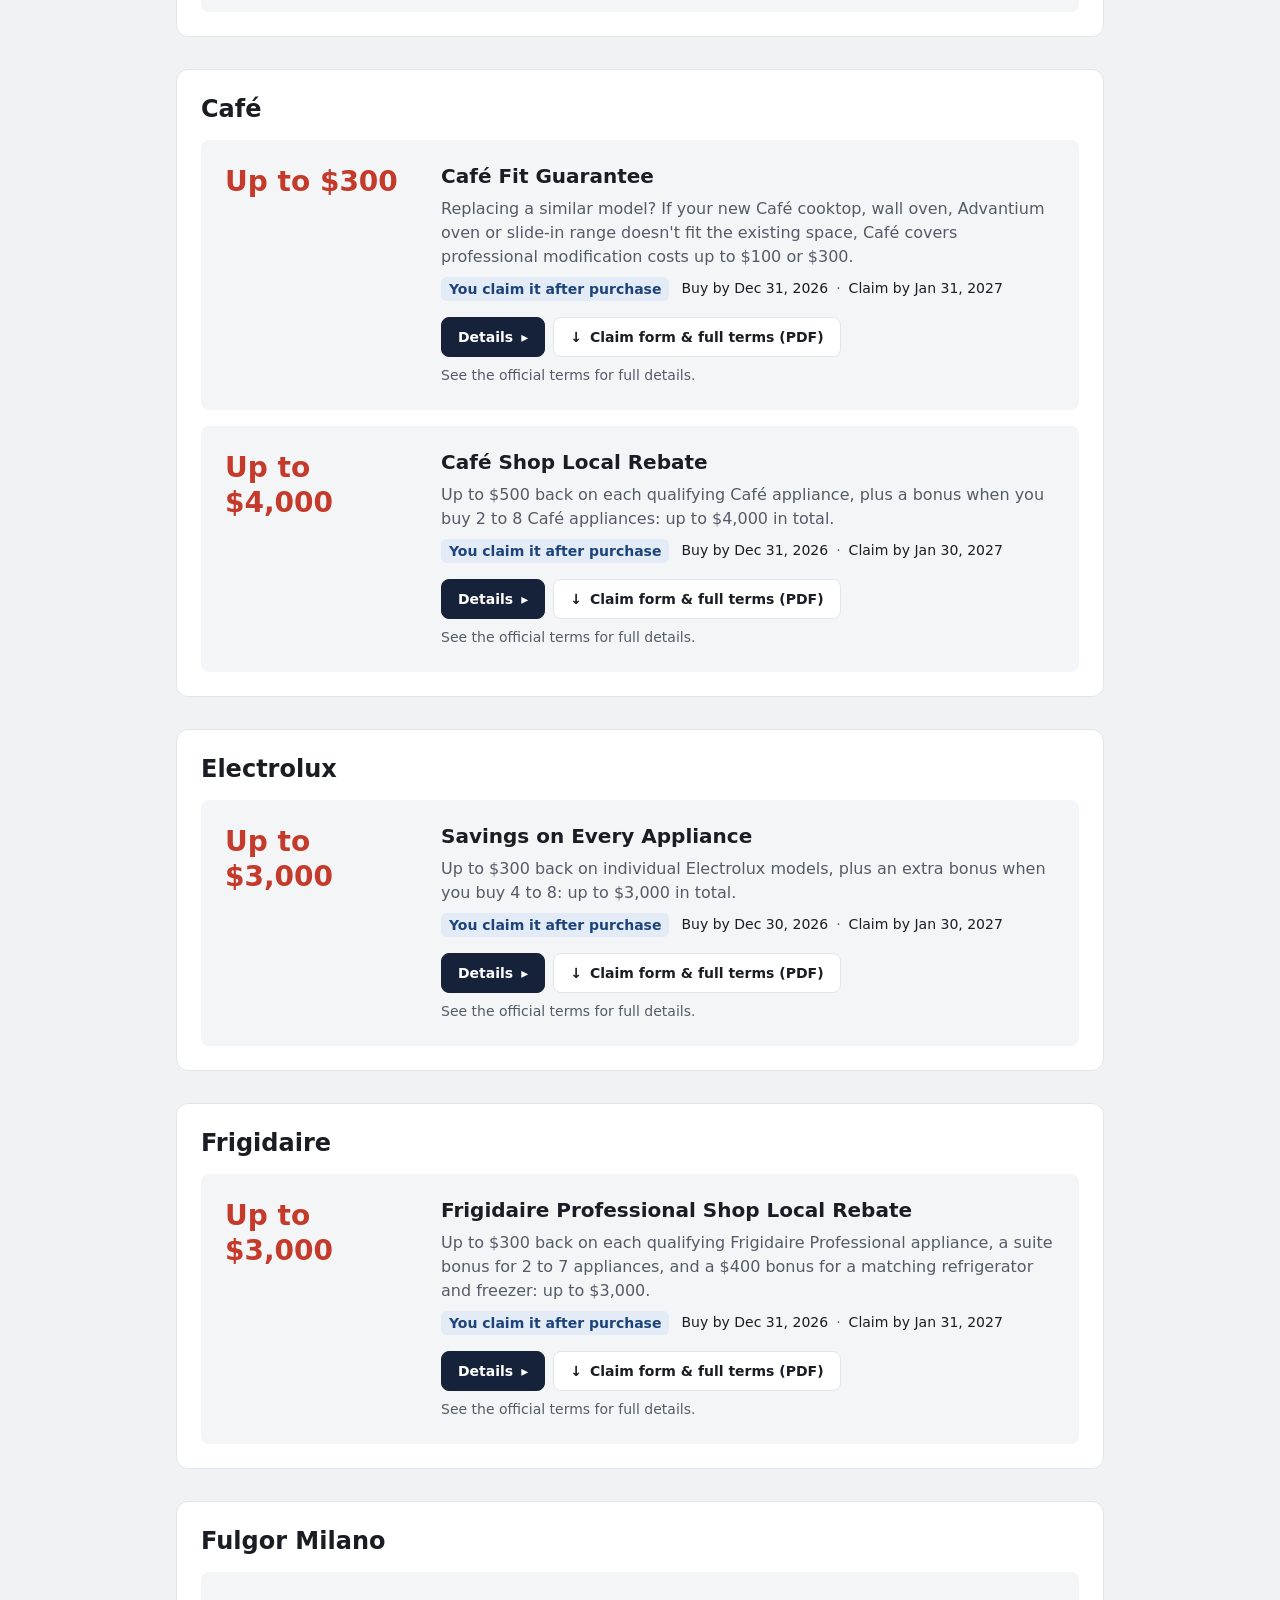
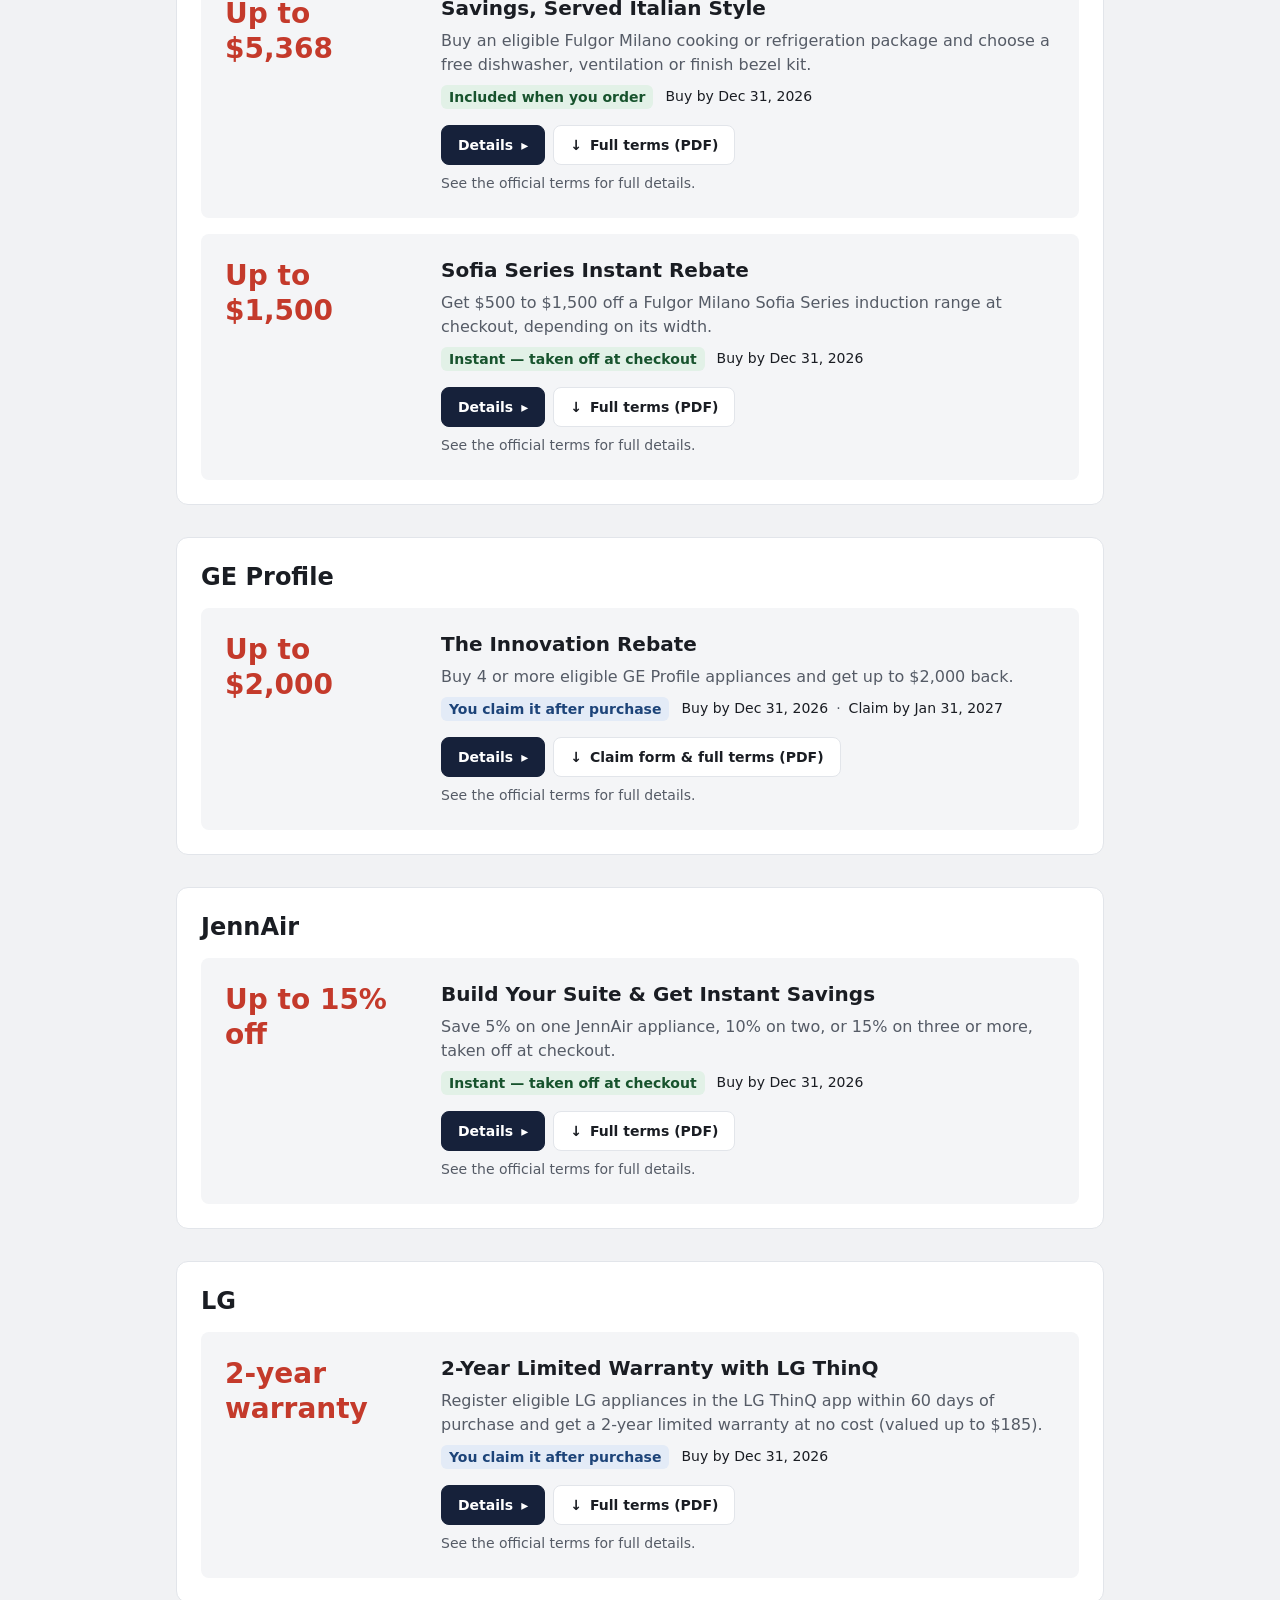
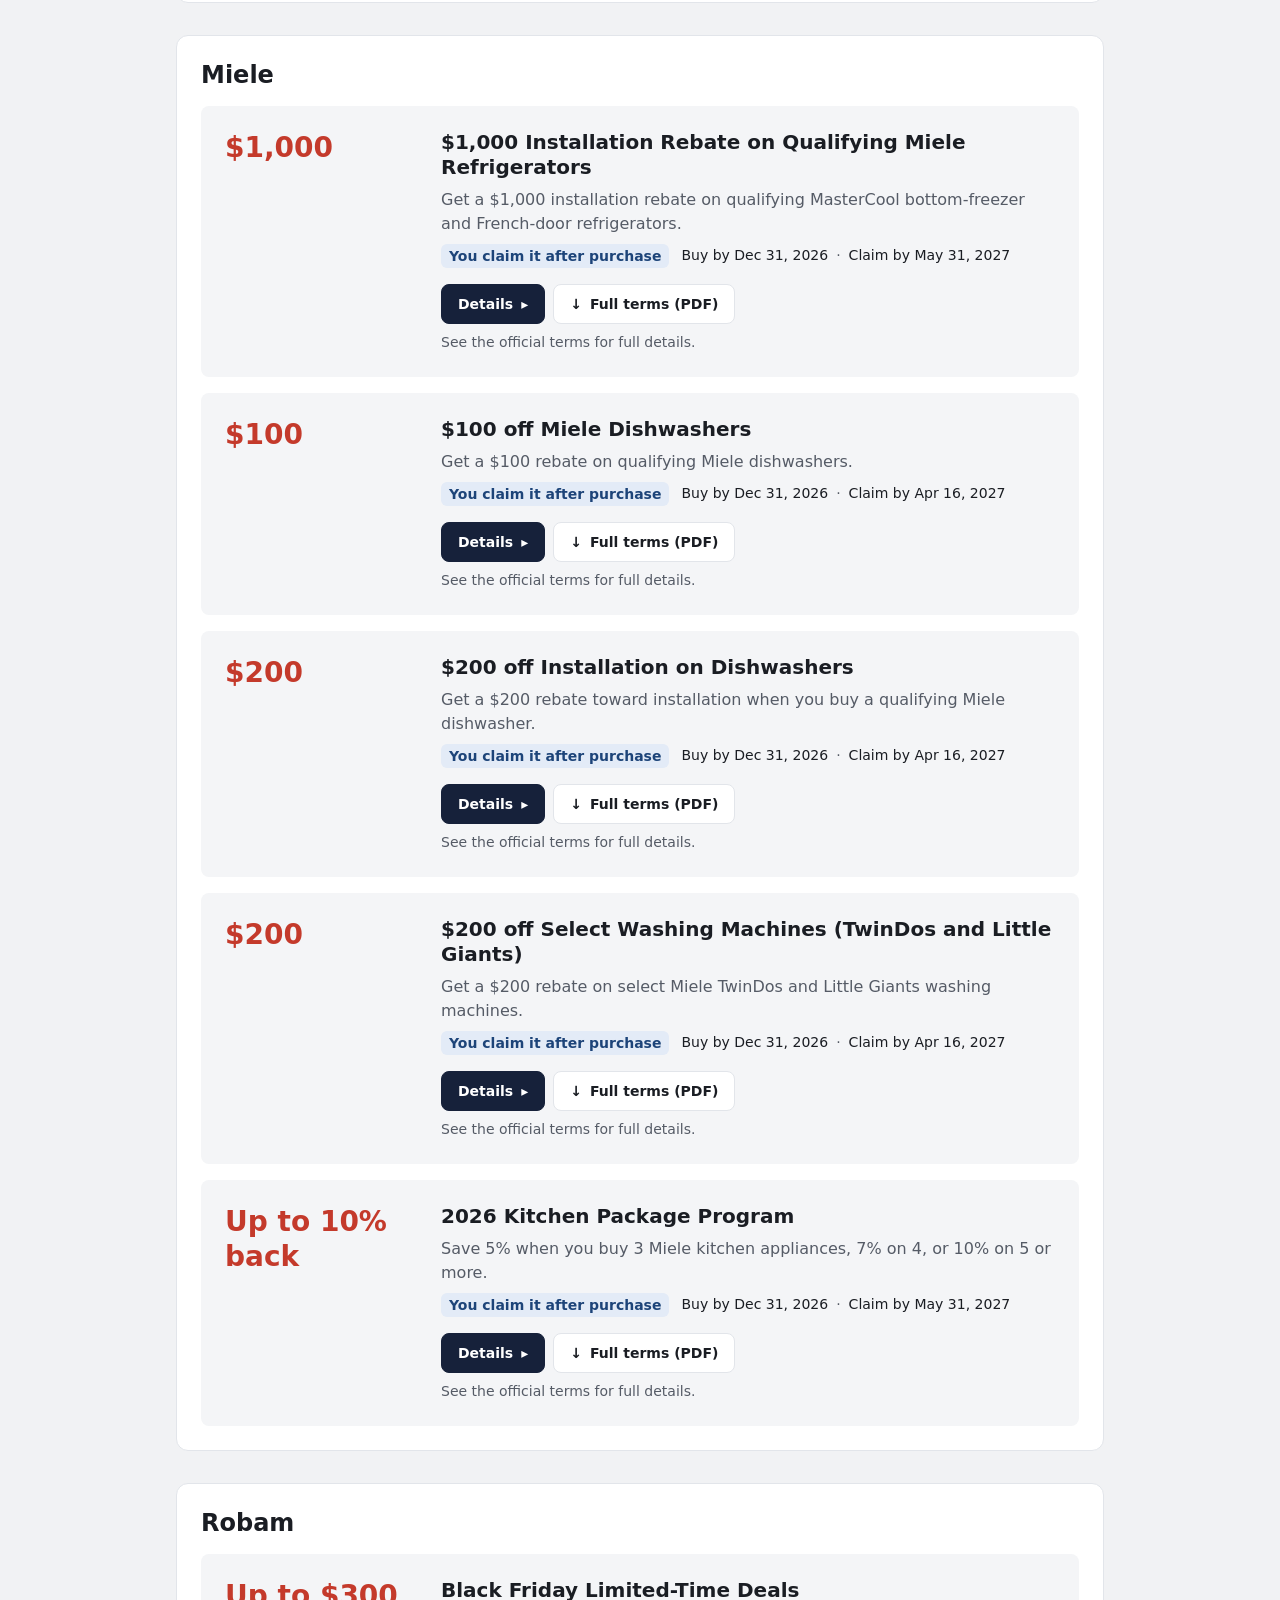
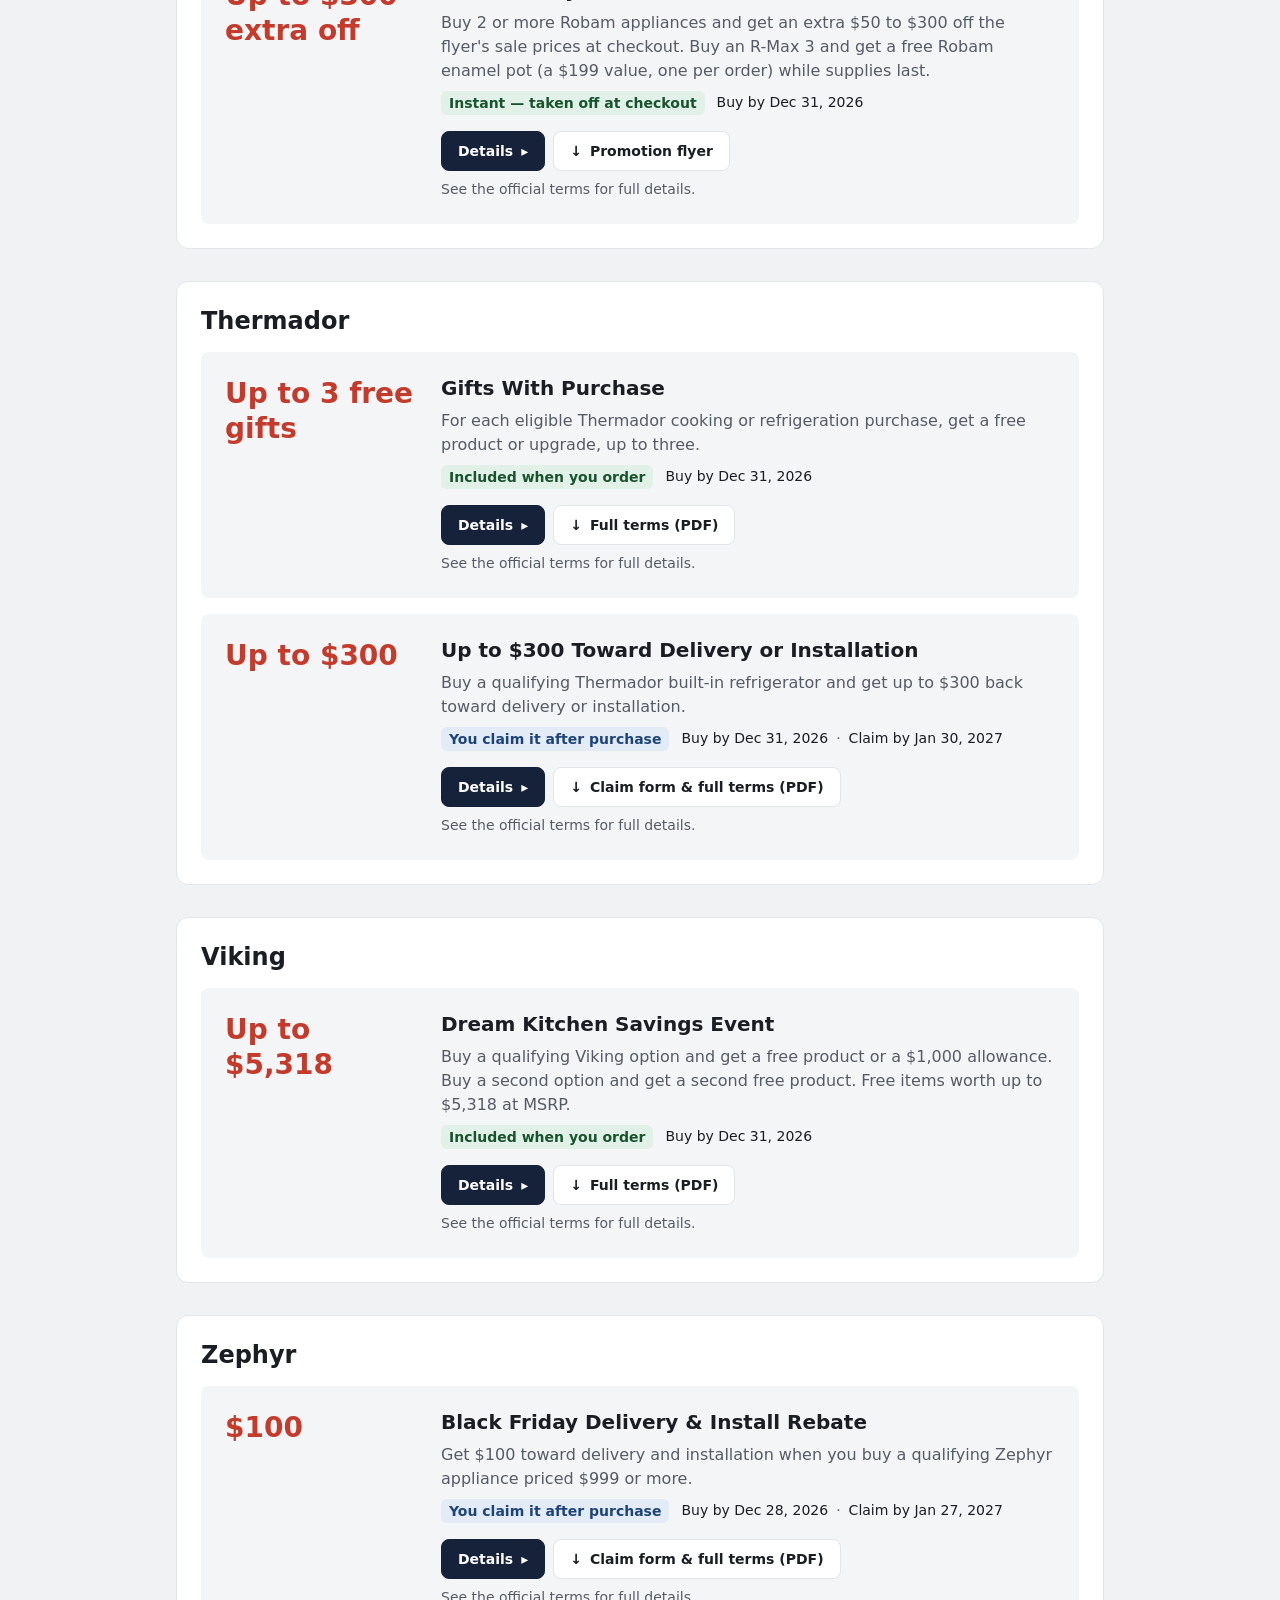
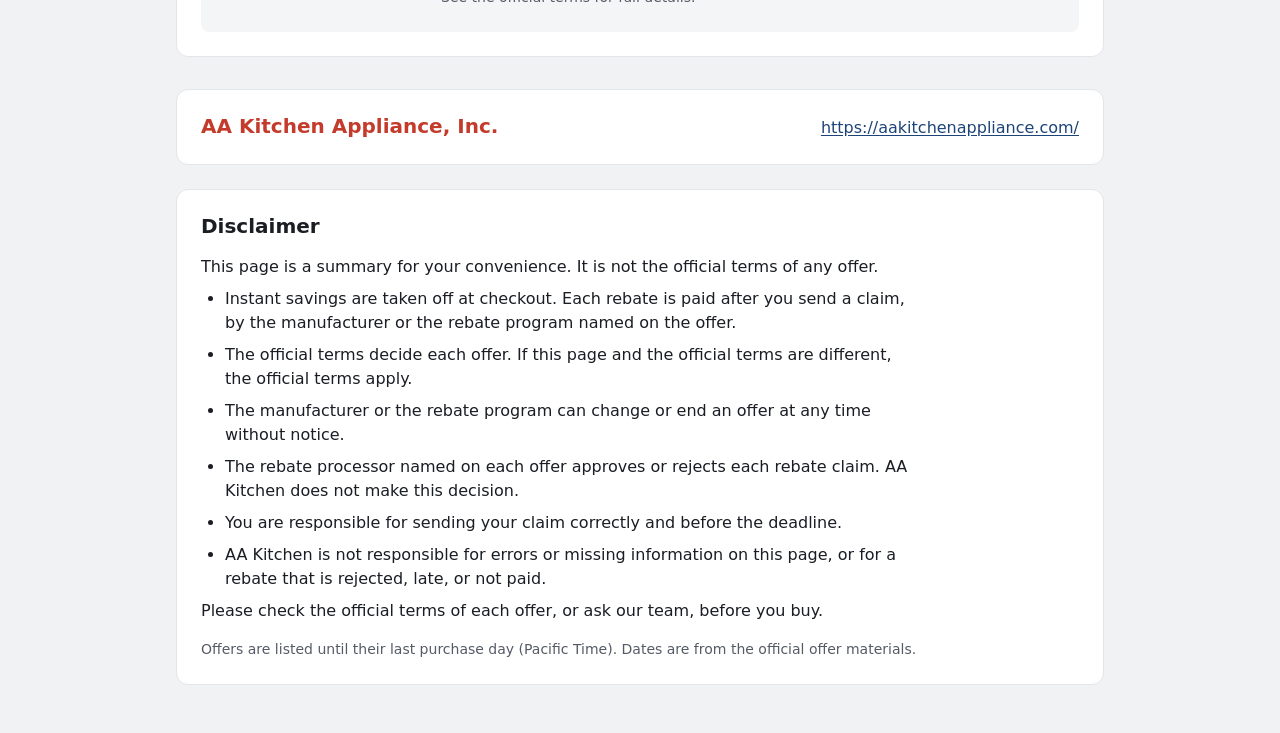
==== commit 9d849b51: "Header notice and Disclaimer: rebates from manufacturers and rebate programs (D-29) Owner-approved w" ====
--- a/site/index.html
+++ b/site/index.html
@@ -20,7 +20,7 @@
           <p class="updated" id="updated"></p>
         </div>
         <p class="intro">Promotions and rebates on the appliances we sell. Each offer says whether the savings come off at checkout or you claim them after you buy.</p>
-        <p class="notice" id="notice"><strong>Important:</strong> These offers come from the manufacturers. The manufacturer's official terms decide each offer. AA Kitchen provides this page as a summary only. Always check the manufacturer's website or the official form before you buy.</p>
+        <p class="notice" id="notice"><strong>Important:</strong> These offers come from the manufacturers and their rebate partners, such as Nationwide Marketing Group. The official terms of each offer decide it. AA Kitchen provides this page as a summary only. Always check the official terms or the official form before you buy.</p>
       </div>
     </div>
   </header>
@@ -65,8 +65,8 @@
   <footer class="page-foot wrap">
     <!--contact--><section class="foot-contact card" aria-labelledby="foot-store"><h2 class="store-name" id="foot-store">AA Kitchen Appliance, Inc.</h2><div class="stores"><section class="store" aria-label="SF Show Room"><h3 class="store-title">SF Show Room</h3><p class="addr">1605 Noriega Street<br>San Francisco, CA 94122</p><p class="phone">T: <a class="tel" href="tel:415-731-3386">415-731-3386</a></p><p class="email"><a class="mail" href="mailto:aakitchensf@gmail.com">aakitchensf@gmail.com</a></p></section><section class="store" aria-label="San Mateo Show Room"><h3 class="store-title">San Mateo Show Room</h3><p class="addr">159 South Blvd<br>San Mateo, CA 94402</p><p class="phone">T: <a class="tel" href="tel:650-315-2238">650-315-2238</a></p><p class="phone">T: <a class="tel" href="tel:650-877-0938">650-877-0938</a></p></section></div><p class="website"><a href="https://aakitchenappliance.com/">https://aakitchenappliance.com/</a></p></section><!--/contact-->
     <div class="card foot-notes">
-      <section class="disclaimer" aria-labelledby="disclaimer-title"><h2 class="note-head" id="disclaimer-title">Disclaimer</h2><p>This page is a summary for your convenience. It is not the official terms of any offer.</p><ul><li>The manufacturers offer and pay these promotions and rebates. AA Kitchen does not.</li><li>The manufacturer's official terms decide each offer. If this page and the official terms are different, the official terms apply.</li><li>A manufacturer can change or end an offer at any time without notice.</li><li>The manufacturer or its rebate processor approves or rejects each rebate claim. AA Kitchen does not make this decision.</li><li>You are responsible for sending your claim correctly and before the deadline.</li><li>AA Kitchen is not responsible for errors or missing information on this page, or for a rebate that is rejected, late, or not paid.</li></ul><p>Please confirm each offer on the manufacturer's website, or ask our team, before you buy.</p></section>
-      <p class="listing-note">Offers are listed until their last purchase day (Pacific Time). Dates are from the manufacturers' materials.</p>
+      <section class="disclaimer" aria-labelledby="disclaimer-title"><h2 class="note-head" id="disclaimer-title">Disclaimer</h2><p>This page is a summary for your convenience. It is not the official terms of any offer.</p><ul><li>Instant savings are taken off at checkout. Each rebate is paid after you send a claim, by the manufacturer or the rebate program named on the offer.</li><li>The official terms decide each offer. If this page and the official terms are different, the official terms apply.</li><li>The manufacturer or the rebate program can change or end an offer at any time without notice.</li><li>The rebate processor named on each offer approves or rejects each rebate claim. AA Kitchen does not make this decision.</li><li>You are responsible for sending your claim correctly and before the deadline.</li><li>AA Kitchen is not responsible for errors or missing information on this page, or for a rebate that is rejected, late, or not paid.</li></ul><p>Please check the official terms of each offer, or ask our team, before you buy.</p></section>
+      <p class="listing-note">Offers are listed until their last purchase day (Pacific Time). Dates are from the official offer materials.</p>
     </div>
   </footer>
 
--- a/site/styles.css
+++ b/site/styles.css
@@ -3,7 +3,8 @@
    small tinted tags; one card per brand with a light block per promotion.
    Still not allowed: gradients, glow, large shadows, emoji, marketing copy.
    One font, sizes 32 / 24 / 20 / 16 / 14. One red (--red) for the company name and the amounts.
-   All text colors reach WCAG AA (4.5:1) on the background they sit on, in light and dark mode. */
+   All text colors reach WCAG AA (4.5:1) on the background they sit on, in light and dark mode, in every
+   interactive state; the build checks this (tools/lib/contrast.mjs, D-32). */
 :root {
   --page: #f1f2f4;            /* very light grey page */
   --surface: #ffffff;         /* cards */
@@ -84,7 +85,8 @@
 /* Header: white band, company name in red on the left, the two show rooms in two columns on the right. */
 .head-band { padding: 24px 0; background: var(--surface); border-bottom: 1px solid var(--line); }
 .contact { display: flex; flex-wrap: wrap; align-items: center; justify-content: space-between; gap: 16px 32px; }
-.head-band .store-name { font-size: 32px; font-weight: 700; line-height: 1.2; color: var(--red); }
+/* Company name sized to balance the two show-room columns; centered on them vertically (align-items above). */
+.head-band .store-name { font-size: 38px; font-weight: 700; line-height: 1.15; color: var(--red); white-space: nowrap; }
 .head-band .stores { display: grid; grid-template-columns: repeat(2, auto); gap: 0 40px; font-size: 14px; }
 .head-band .store-title { font-size: 16px; font-weight: 700; margin-bottom: 4px; }
 .store a { color: var(--ink); }
@@ -106,7 +108,8 @@
 @media (max-width: 719px) {
   .head-band { padding: 16px 0; }
   .contact { display: block; }
-  .head-band .store-name { font-size: 24px; }
+  /* One line on every phone: scales with the screen width, 26px at 390px and above. */
+  .head-band .store-name { font-size: clamp(18px, 6.6vw, 26px); }
   /* Phones: only the company name and one Call button per show room (48px high). Full details are in the footer. */
   .head-band .stores { display: none; }
   .call-buttons { display: grid; gap: 8px; margin-top: 16px; }
@@ -119,9 +122,11 @@
 main.wrap { display: grid; gap: 24px; padding-top: 24px; }
 .brand-grid { display: flex; flex-wrap: wrap; gap: 8px; }
 .brand-btn, #brand-clear {
-  font-size: 14px; line-height: 20px; padding: 10px 16px; text-align: left;
-  background: var(--surface); border: 1px solid var(--line); border-radius: var(--r-btn); cursor: pointer;
-}
+  font-size: 14px; line-height: 20px; padding: 10px 16px; text-align: left; border-radius: var(--r-btn); cursor: pointer;
+}
+/* Unpicked brands only. The picked brand and the collapsed "Brand ✕" button keep the solid style above
+   (the contrast check, tools/lib/contrast.mjs, covers both in light and dark mode). */
+.brand-btn { background: var(--surface); border: 1px solid var(--line); }
 .brand-btn[aria-pressed="true"], #brand-clear { font-weight: 700; }
 .brand-chosen { display: none; }
 @media (max-width: 719px) {
@@ -139,6 +144,7 @@
   width: 100%; background: var(--control-bg);
   border: 1px solid var(--line); border-radius: var(--r-btn); padding: 10px 12px;
 }
+.filters input::placeholder { color: var(--muted); opacity: 1; }
 .more-filters summary { cursor: pointer; font-size: 14px; color: var(--muted); padding: 8px 0 0; }
 .more-body { display: grid; gap: 8px; padding-top: 8px; }
 .f-select { display: grid; gap: 4px; font-size: 14px; color: var(--muted); }
@@ -248,6 +254,15 @@
 .foot-contact .tel { display: inline-block; line-height: 32px; }
 .foot-contact .website { margin-top: 16px; padding-top: 16px; border-top: 1px solid var(--line); }
 .foot-contact .website a { color: var(--link); }
+/* Wide screens: the header already shows both show rooms in full, so the footer card is one line, the company
+   name and the website. The breakpoint is the header's (719/720px): at every width each show room's address,
+   phones and email are visible in the header or the footer (tools/lib/contact-visibility.mjs checks this). */
+@media (min-width: 720px) {
+  .foot-contact { display: flex; flex-wrap: wrap; align-items: baseline; justify-content: space-between; gap: 8px 24px; }
+  .foot-contact .stores { display: none; }
+  .foot-contact .store-name { margin-bottom: 0; }
+  .foot-contact .website { margin-top: 0; padding-top: 0; border-top: 0; }
+}
 .page-foot .note-head { font-size: 20px; font-weight: 700; margin-bottom: 8px; }
 /* Disclaimer: full ink color (not muted) so it reads as part of the page, not fine print. */
 .disclaimer { max-width: 720px; display: grid; gap: 8px; }
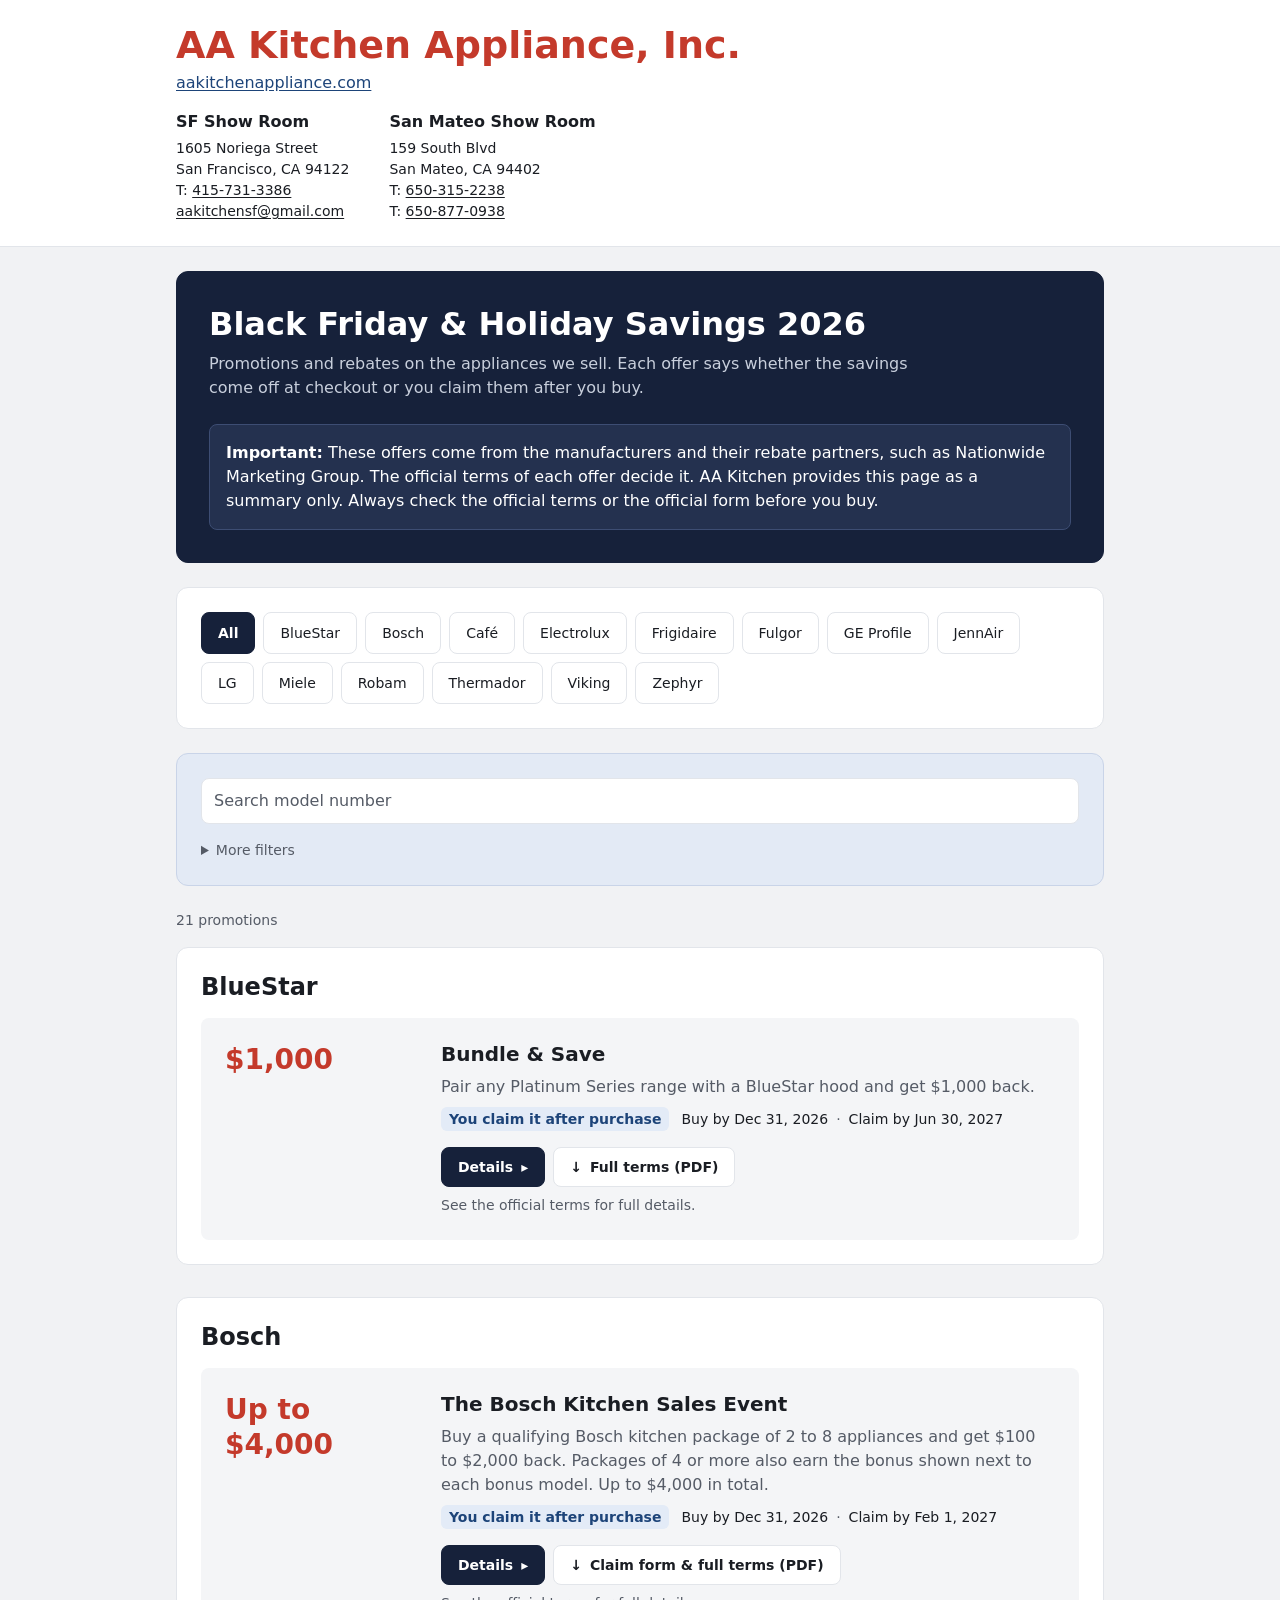
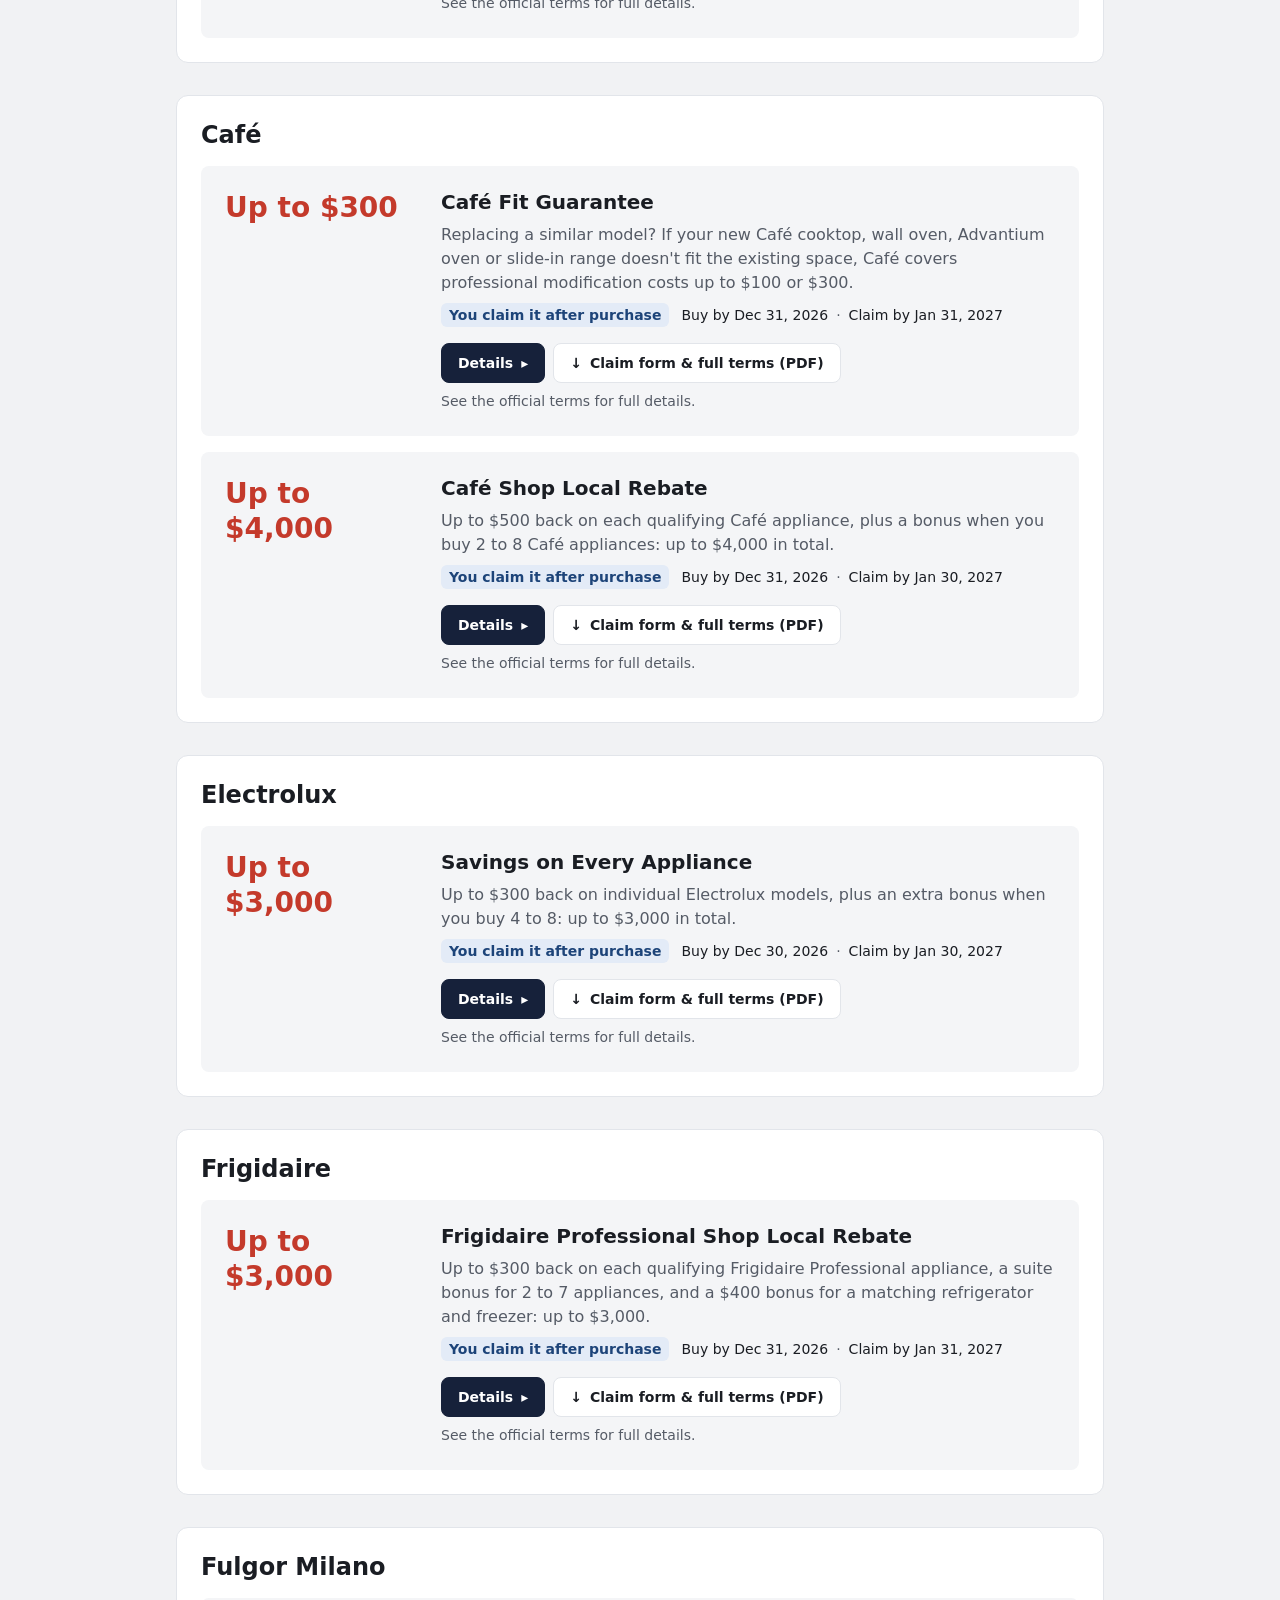
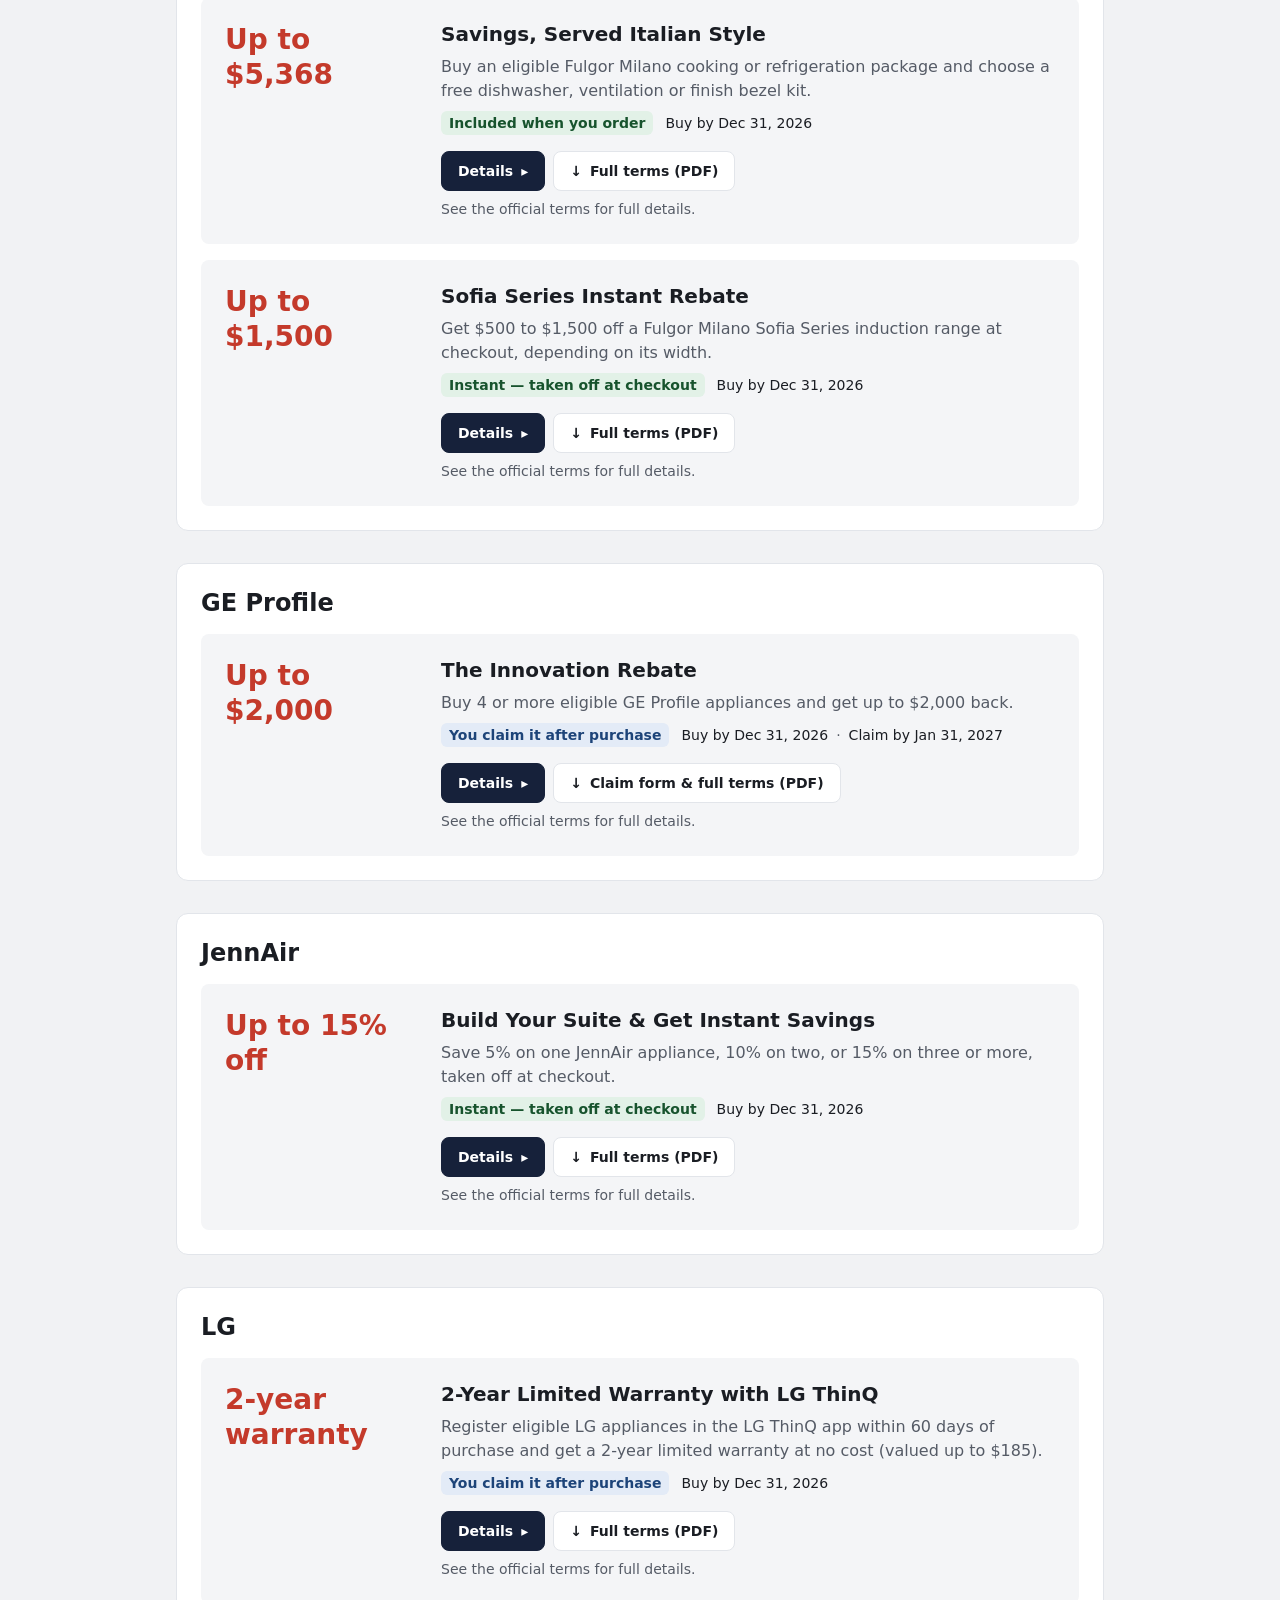
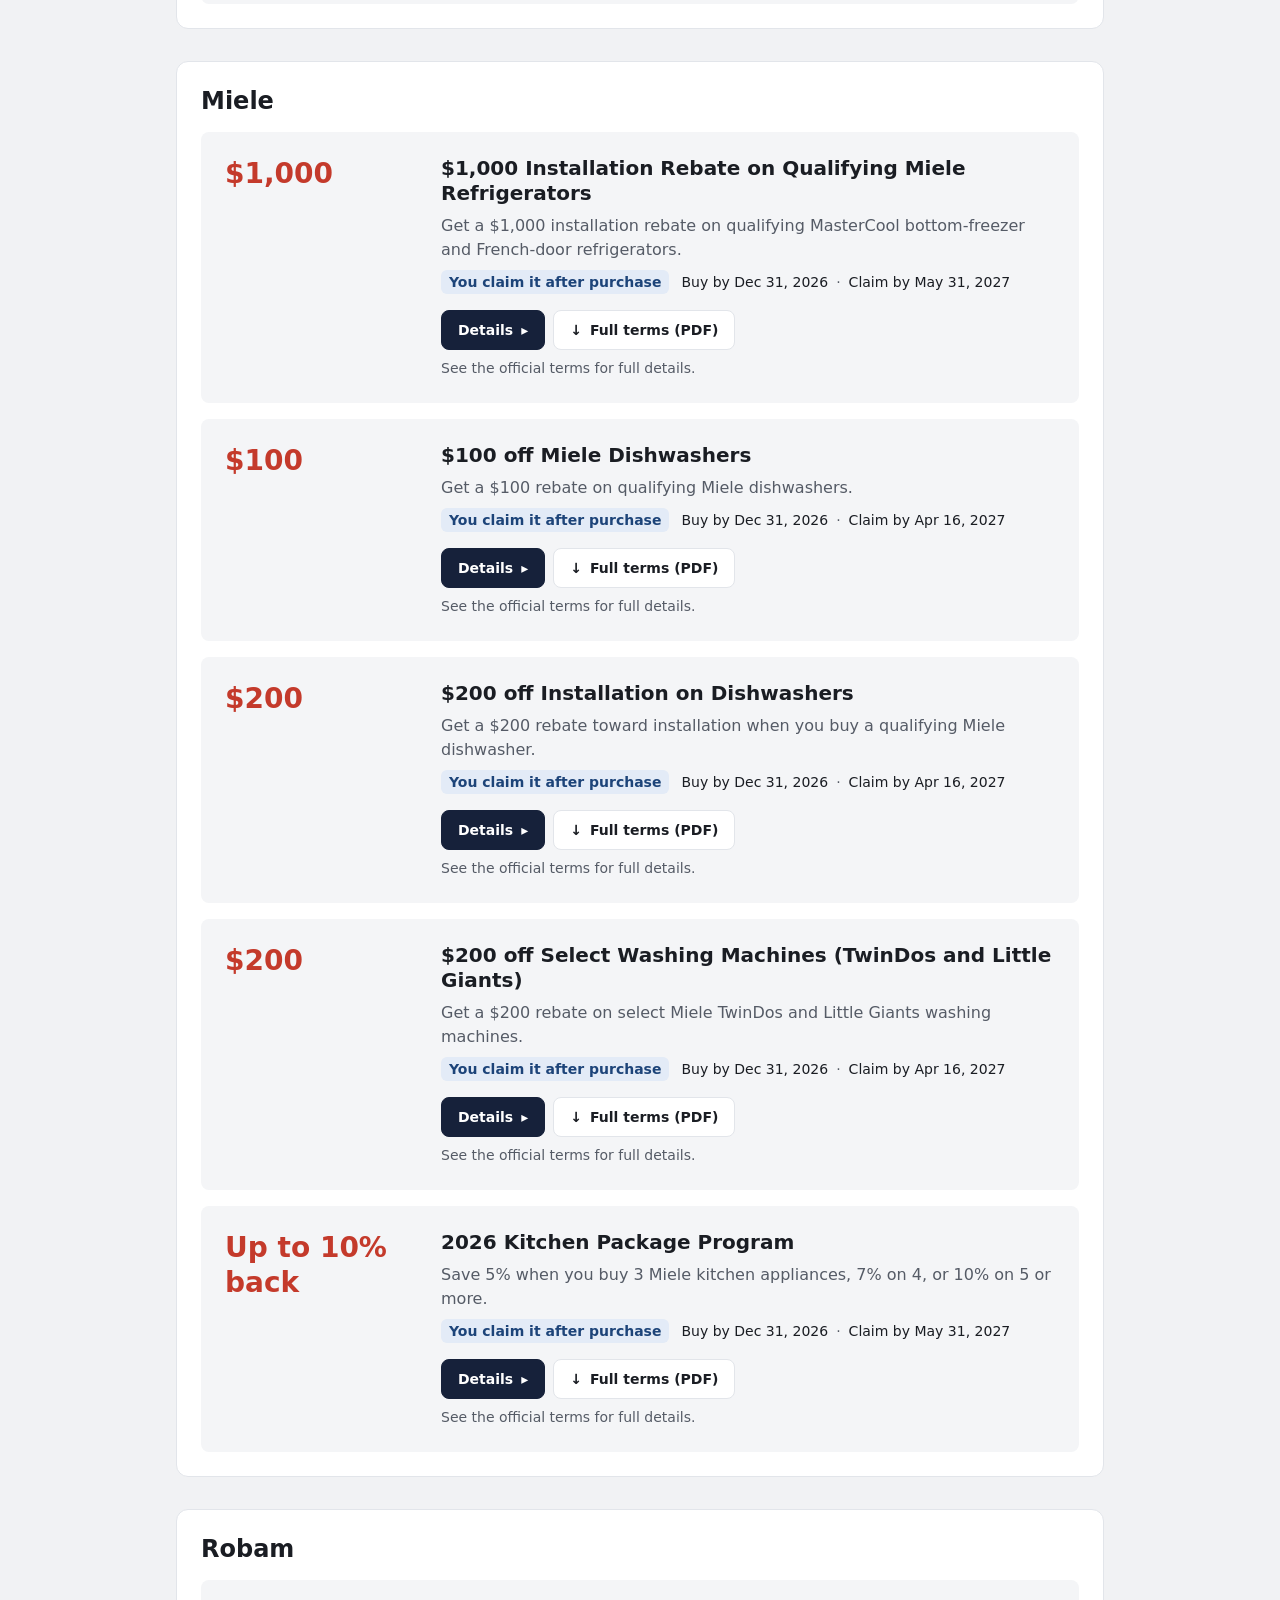
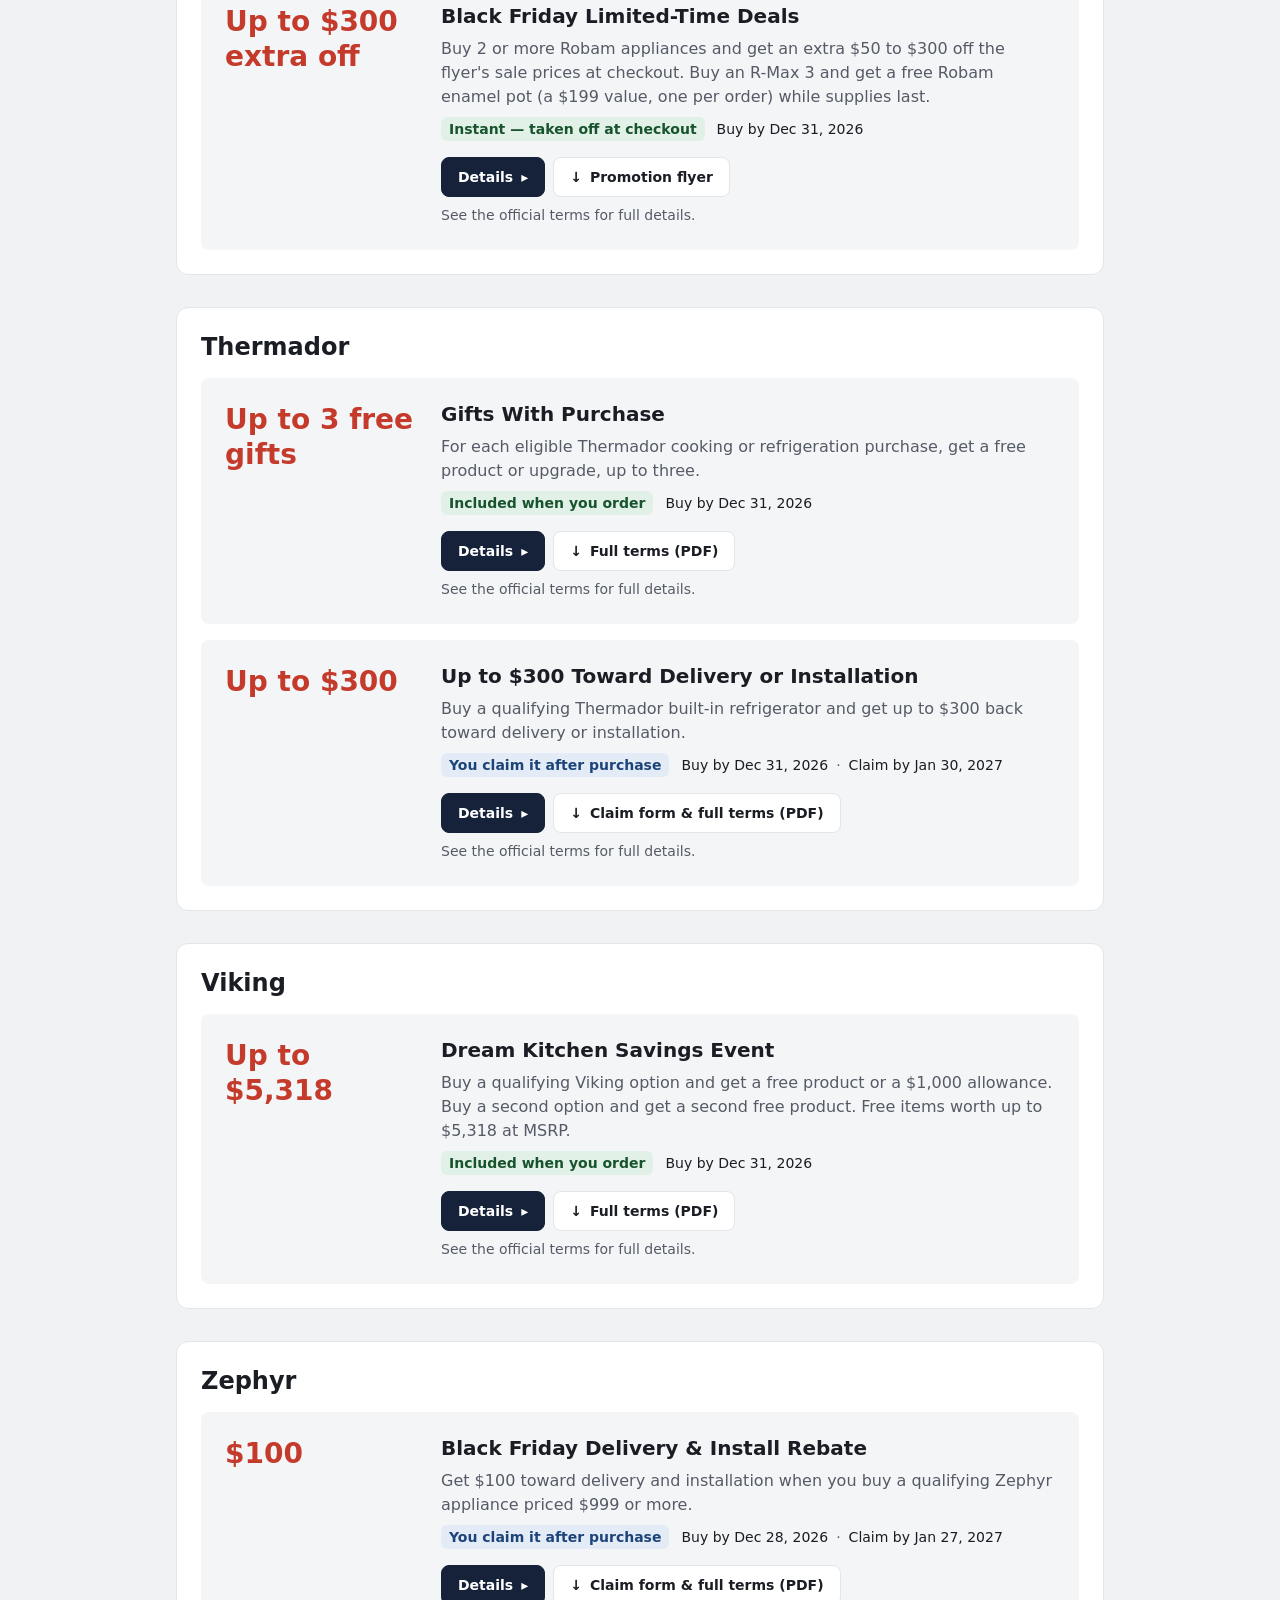
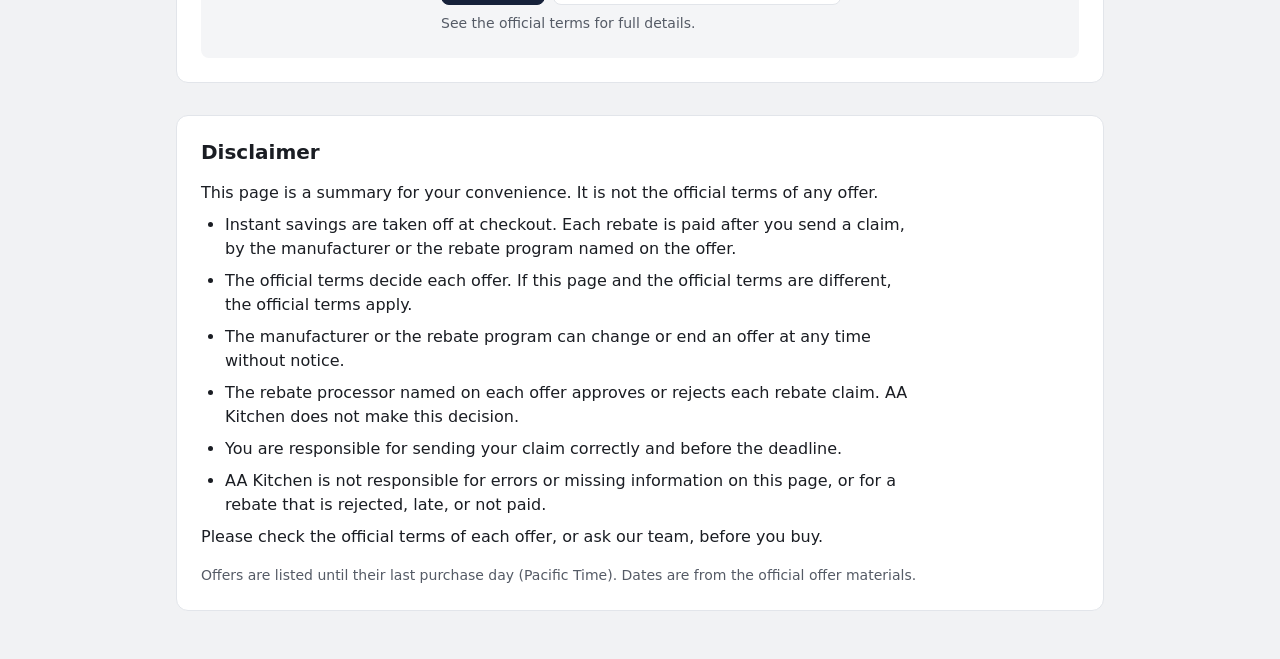
==== commit 7de8e533: "Search card tint, collapsed model-search results, website in the header (D-33) The search card gets " ====
--- a/site/index.html
+++ b/site/index.html
@@ -11,7 +11,7 @@
 <body>
   <header class="site-head">
     <div class="head-band">
-      <div class="wrap"><!--contact--><div class="contact"><p class="store-name">AA Kitchen Appliance, Inc.</p><div class="stores"><section class="store" aria-label="SF Show Room"><p class="store-title">SF Show Room</p><p class="addr">1605 Noriega Street<br>San Francisco, CA 94122</p><p class="phone">T: <a class="tel" href="tel:415-731-3386">415-731-3386</a></p><p class="email"><a class="mail" href="mailto:aakitchensf@gmail.com">aakitchensf@gmail.com</a></p></section><section class="store" aria-label="San Mateo Show Room"><p class="store-title">San Mateo Show Room</p><p class="addr">159 South Blvd<br>San Mateo, CA 94402</p><p class="phone">T: <a class="tel" href="tel:650-315-2238">650-315-2238</a></p><p class="phone">T: <a class="tel" href="tel:650-877-0938">650-877-0938</a></p></section></div><p class="call-buttons"><a class="call" href="tel:415-731-3386">Call SF Show Room</a><a class="call" href="tel:650-315-2238">Call San Mateo Show Room</a></p></div><!--/contact--></div>
+      <div class="wrap"><!--contact--><div class="contact"><div class="company"><p class="store-name">AA Kitchen Appliance, Inc.</p><p class="website"><a href="https://aakitchenappliance.com/">aakitchenappliance.com</a></p></div><div class="stores"><section class="store" aria-label="SF Show Room"><p class="store-title">SF Show Room</p><p class="addr">1605 Noriega Street<br>San Francisco, CA 94122</p><p class="phone">T: <a class="tel" href="tel:415-731-3386">415-731-3386</a></p><p class="email"><a class="mail" href="mailto:aakitchensf@gmail.com">aakitchensf@gmail.com</a></p></section><section class="store" aria-label="San Mateo Show Room"><p class="store-title">San Mateo Show Room</p><p class="addr">159 South Blvd<br>San Mateo, CA 94402</p><p class="phone">T: <a class="tel" href="tel:650-315-2238">650-315-2238</a></p><p class="phone">T: <a class="tel" href="tel:650-877-0938">650-877-0938</a></p></section></div><p class="call-buttons"><a class="call" href="tel:415-731-3386">Call SF Show Room</a><a class="call" href="tel:650-315-2238">Call San Mateo Show Room</a></p></div><!--/contact--></div>
     </div>
     <div class="wrap">
       <div class="hero">
@@ -56,6 +56,7 @@
       </details>
     </form>
     <p class="count" id="count" aria-live="polite"></p>
+    <p class="search-summary" id="search-summary" aria-live="polite" hidden></p>
     <p class="hint" id="hint" hidden>Some offers cover every model of a brand (for example JennAir) and are not listed model by model. Use the brand buttons to see them.</p>
 
     <div id="list" class="list"></div>
@@ -81,6 +82,7 @@
           <h3 class="title"></h3>
           <p class="summary"></p>
           <p class="meta"></p>
+          <p class="model-amount" hidden></p>
           <p class="actions">
             <button type="button" class="toggle" aria-expanded="false">Details</button>
             <span class="downloads"></span>
--- a/site/styles.css
+++ b/site/styles.css
@@ -23,6 +23,8 @@
   --tag-claim-bg: #e3ebf7;   --tag-claim: #1d4479;
   --tag-soon-bg: #fbe9c8;    --tag-soon: #6a3f00;
   --control-bg: #ffffff;
+  --search-bg: #e3eaf5;       /* search card: light navy tint (secondary text 5.6:1, body text 14:1) */
+  --search-line: #c9d4e8;
   --link: #1d4479;
   --amount-col: 192px;        /* "Up to $5,368" at 28px bold fits on one line */
   --label-col: 144px;
@@ -51,6 +53,8 @@
     --tag-claim-bg: #1b2d4a;   --tag-claim: #a9c8f4;
     --tag-soon-bg: #3f2e10;    --tag-soon: #f3cf86;
     --control-bg: #12151b;
+    --search-bg: #1d2638;     /* search card: navy tint (secondary text 6.9:1, body text 13:1) */
+    --search-line: #34446a;
     --link: #a9c8f4;
   }
 }
@@ -85,6 +89,9 @@
 /* Header: white band, company name in red on the left, the two show rooms in two columns on the right. */
 .head-band { padding: 24px 0; background: var(--surface); border-bottom: 1px solid var(--line); }
 .contact { display: flex; flex-wrap: wrap; align-items: center; justify-content: space-between; gap: 16px 32px; }
+/* Company name with the website under it, one size smaller, in the link color; shown at every width. */
+.head-band .website { margin-top: 4px; font-size: 16px; line-height: 1.4; }
+.head-band .website a { color: var(--link); }
 /* Company name sized to balance the two show-room columns; centered on them vertically (align-items above). */
 .head-band .store-name { font-size: 38px; font-weight: 700; line-height: 1.15; color: var(--red); white-space: nowrap; }
 .head-band .stores { display: grid; grid-template-columns: repeat(2, auto); gap: 0 40px; font-size: 14px; }
@@ -110,6 +117,8 @@
   .contact { display: block; }
   /* One line on every phone: scales with the screen width, 26px at 390px and above. */
   .head-band .store-name { font-size: clamp(18px, 6.6vw, 26px); }
+  .head-band .website { margin-top: 2px; font-size: 15px; }
+  .head-band .website a { display: inline-block; line-height: 32px; }
   /* Phones: only the company name and one Call button per show room (48px high). Full details are in the footer. */
   .head-band .stores { display: none; }
   .call-buttons { display: grid; gap: 8px; margin-top: 16px; }
@@ -140,6 +149,8 @@
 
 /* Search and the extra filters: one card. */
 .filters { display: grid; gap: 8px; }
+/* The search card has its own light navy tint, so it reads apart from the white cards (D-33). */
+.filters.card { background: var(--search-bg); border-color: var(--search-line); }
 .filters input[type="search"], .filters select {
   width: 100%; background: var(--control-bg);
   border: 1px solid var(--line); border-radius: var(--r-btn); padding: 10px 12px;
@@ -155,6 +166,8 @@
   .more-body { grid-template-columns: repeat(2, minmax(0, 240px)) auto; align-items: end; }
 }
 .count, .hint { font-size: 14px; color: var(--muted); margin-bottom: -8px; }
+/* Model search: one line above the results, e.g. "WM5800HAA qualifies for 2 promotions". */
+.search-summary { font-size: 16px; font-weight: 700; color: var(--ink); margin-bottom: -8px; }
 .count:empty { display: none; }
 
 /* One card per brand; inside it one light block per promotion, 16px apart. Brand cards 32px apart. */
@@ -186,6 +199,8 @@
 .title { font-size: 20px; font-weight: 600; }
 .summary { color: var(--muted); max-width: 720px; }
 .meta { display: flex; flex-wrap: wrap; align-items: center; column-gap: 8px; row-gap: 4px; font-size: 14px; }
+/* Model search: "This model: $50" under the dates, on cards whose model list has amounts. */
+.model-amount { font-size: 14px; font-weight: 700; color: var(--ink); }
 .meta > span + span:not(:nth-child(2))::before { content: "·"; margin-right: 8px; color: var(--muted); }
 .meta > .how-get { margin-right: 4px; }
 .actions { display: flex; flex-wrap: wrap; align-items: center; gap: 8px; margin-top: 8px; }
@@ -254,14 +269,11 @@
 .foot-contact .tel { display: inline-block; line-height: 32px; }
 .foot-contact .website { margin-top: 16px; padding-top: 16px; border-top: 1px solid var(--line); }
 .foot-contact .website a { color: var(--link); }
-/* Wide screens: the header already shows both show rooms in full, so the footer card is one line, the company
-   name and the website. The breakpoint is the header's (719/720px): at every width each show room's address,
-   phones and email are visible in the header or the footer (tools/lib/contact-visibility.mjs checks this). */
+/* Wide screens: the header shows both show rooms in full and the website, so there is no footer contact card.
+   The breakpoint is the header's (719/720px): at every width each show room's address, phones and email are
+   visible in the header or the footer, and the website in the header (tools/lib/contact-visibility.mjs). */
 @media (min-width: 720px) {
-  .foot-contact { display: flex; flex-wrap: wrap; align-items: baseline; justify-content: space-between; gap: 8px 24px; }
-  .foot-contact .stores { display: none; }
-  .foot-contact .store-name { margin-bottom: 0; }
-  .foot-contact .website { margin-top: 0; padding-top: 0; border-top: 0; }
+  .foot-contact { display: none; }
 }
 .page-foot .note-head { font-size: 20px; font-weight: 700; margin-bottom: 8px; }
 /* Disclaimer: full ink color (not muted) so it reads as part of the page, not fine print. */
